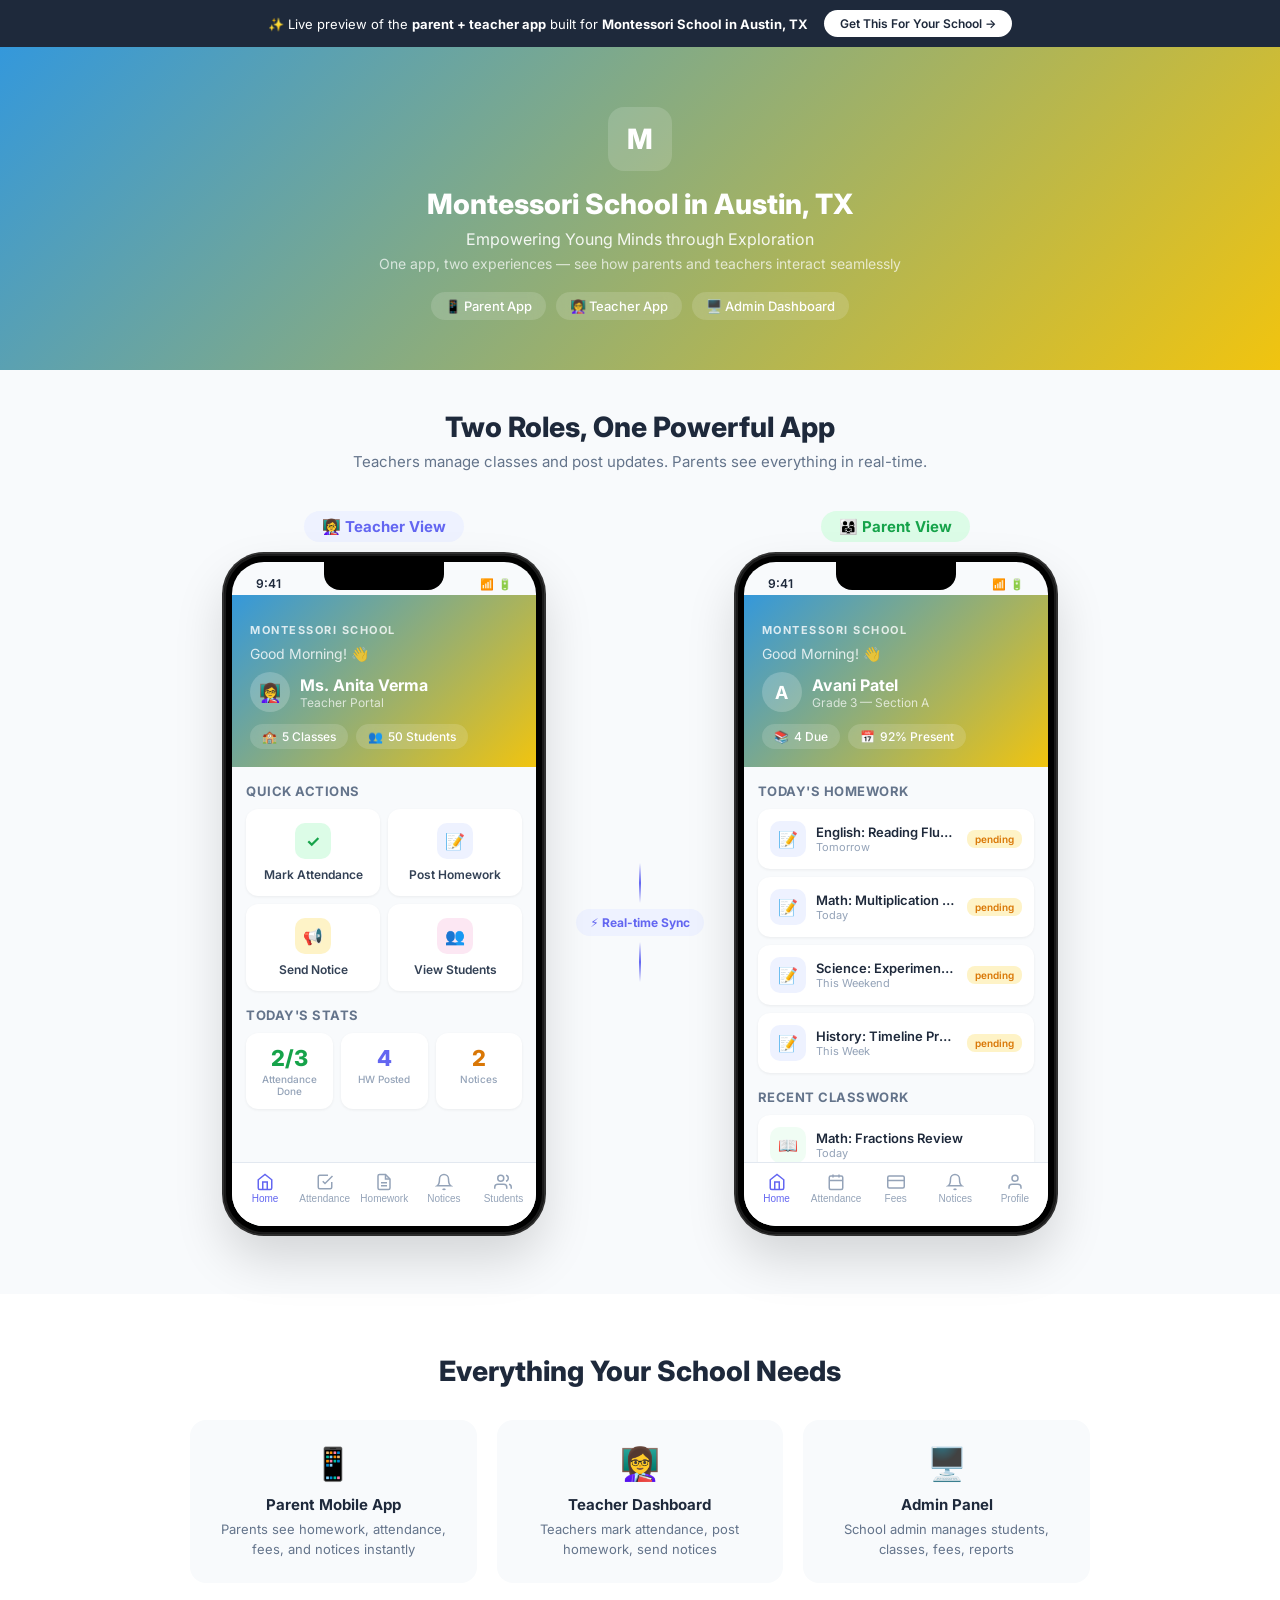
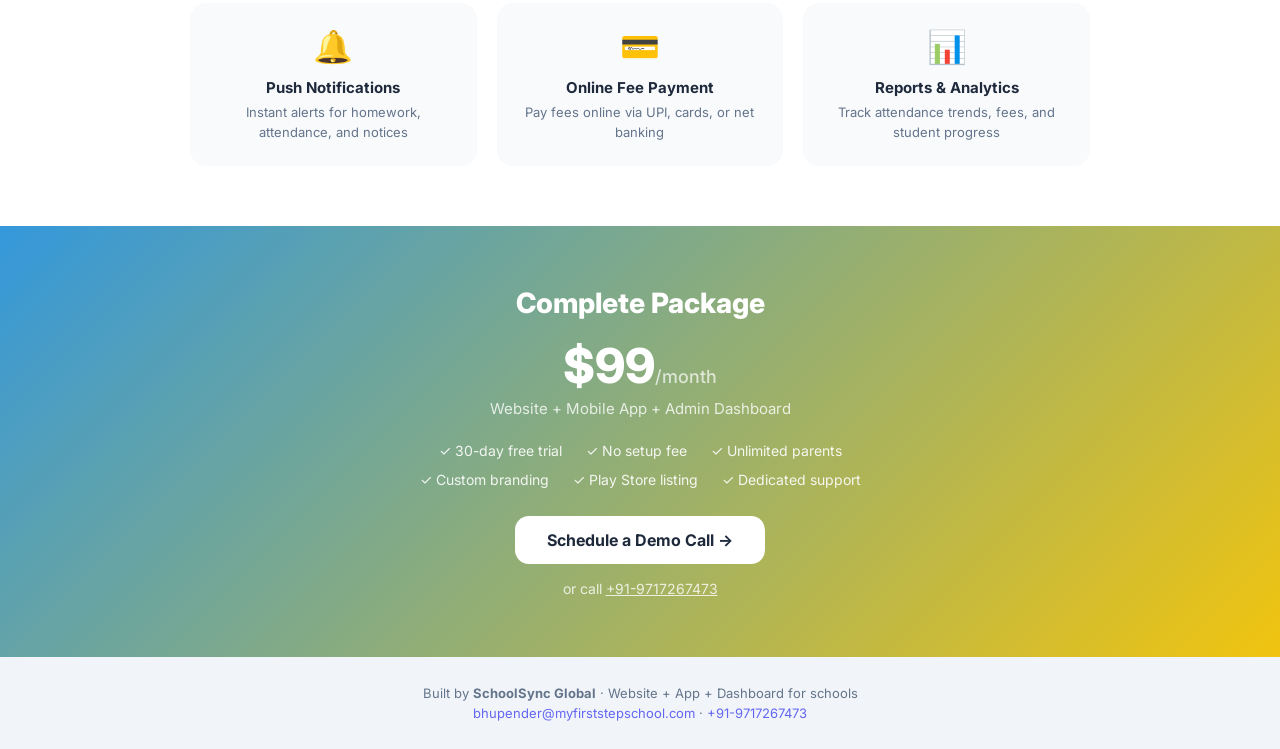
==== app/index.html @ f8c6b20b "Add app demo for Montessori School in Austin, TX" ====
<!DOCTYPE html>
<html lang="en">
<head>
  <meta charset="UTF-8">
  <meta name="viewport" content="width=device-width,initial-scale=1.0">
  <title>Montessori School in Austin, TX — App Preview</title>
  <meta name="description" content="See how the Montessori School in Austin, TX parent &amp; teacher app would look. Homework, attendance, fees, notices — all in one app.">
  <link rel="preconnect" href="https://fonts.googleapis.com">
  <link rel="preconnect" href="https://fonts.gstatic.com" crossorigin>
  <link href="https://fonts.googleapis.com/css2?family=Inter:wght@400;500;600;700;800&display=swap" rel="stylesheet">
  <link rel="stylesheet" href="/app/styles.css">
</head>
<body>
  <!-- Top banner -->
  <div class="demo-banner">
    <div class="banner-inner">
      <span>✨ Live preview of the <strong>parent + teacher app</strong> built for <strong>Montessori School in Austin, TX</strong></span>
      <a href="mailto:bhupender@myfirststepschool.com" class="banner-cta">Get This For Your School →</a>
    </div>
  </div>

  <!-- Hero section -->
  <div class="hero-section" style="background:linear-gradient(135deg,#3498db,#f1c40f)">
    <div class="hero-content">
      <div class="hero-logo" style="background:rgba(255,255,255,.15)">M</div>
      <h1>Montessori School in Austin, TX</h1>
      <p class="hero-tagline">Empowering Young Minds through Exploration</p>
      <p class="hero-desc">One app, two experiences — see how parents and teachers interact seamlessly</p>
      <div class="hero-badges">
        <span class="hero-badge">📱 Parent App</span>
        <span class="hero-badge">👩‍🏫 Teacher App</span>
        <span class="hero-badge">🖥️ Admin Dashboard</span>
      </div>
    </div>
  </div>

  <!-- Dual Phone Section -->
  <div class="phones-section">
    <div class="phones-header">
      <h2>Two Roles, One Powerful App</h2>
      <p>Teachers manage classes and post updates. Parents see everything in real-time.</p>
    </div>

    <div class="phones-container">
      <!-- TEACHER PHONE -->
      <div class="phone-wrapper">
        <div class="phone-label teacher-label">👩‍🏫 Teacher View</div>
        <div class="phone-frame" id="teacher-phone">
          <div class="phone-notch"></div>
          <div class="phone-screen">
            <div class="status-bar">
              <span class="time">9:41</span>
              <div class="status-icons"><span>📶</span><span>🔋</span></div>
            </div>

            <!-- Teacher: Dashboard -->
            <div class="app-screen active" data-screen="t-dashboard" data-phone="teacher">
              <div class="screen-hero" style="background:linear-gradient(135deg,#3498db,#f1c40f)">
                <div class="app-name-bar">Montessori School</div>
                <div class="hero-greeting">Good Morning! 👋</div>
                <div class="hero-student">
                  <div class="student-avatar">👩‍🏫</div>
                  <div>
                    <div class="student-name">Ms. Anita Verma</div>
                    <div class="student-class">Teacher Portal</div>
                  </div>
                </div>
                <div class="hero-chips">
                  <div class="glass-chip"><span>🏫</span> 5 Classes</div>
                  <div class="glass-chip"><span>👥</span> 50 Students</div>
                </div>
              </div>
              <div class="screen-body">
                <div class="section-label">Quick Actions</div>
                <div class="quick-actions">
                  <div class="action-card" data-goto="t-attendance">
                    <div class="action-icon" style="background:#DCFCE7;color:#16A34A">✓</div>
                    <span>Mark Attendance</span>
                  </div>
                  <div class="action-card" data-goto="t-homework">
                    <div class="action-icon" style="background:#EEF2FF;color:#6366F1">📝</div>
                    <span>Post Homework</span>
                  </div>
                  <div class="action-card" data-goto="t-notices">
                    <div class="action-icon" style="background:#FEF3C7;color:#D97706">📢</div>
                    <span>Send Notice</span>
                  </div>
                  <div class="action-card" data-goto="t-students">
                    <div class="action-icon" style="background:#FCE7F3;color:#DB2777">👥</div>
                    <span>View Students</span>
                  </div>
                </div>
                <div class="section-label" style="margin-top:16px">Today's Stats</div>
                <div class="stats-row">
                  <div class="stat-card"><div class="stat-num" style="color:#16A34A">2/3</div><div class="stat-lbl">Attendance Done</div></div>
                  <div class="stat-card"><div class="stat-num" style="color:#6366F1">4</div><div class="stat-lbl">HW Posted</div></div>
                  <div class="stat-card"><div class="stat-num" style="color:#D97706">2</div><div class="stat-lbl">Notices</div></div>
                </div>
              </div>
            </div>

            <!-- Teacher: Mark Attendance -->
            <div class="app-screen" data-screen="t-attendance" data-phone="teacher">
              <div class="screen-hero compact" style="background:linear-gradient(135deg,#3498db,#f1c40f)">
                <div class="app-name-bar">Montessori School</div>
                <div class="screen-title">Mark Attendance</div>
                <div class="screen-subtitle">Sunday, May 24, 2026</div>
              </div>
              <div class="screen-body">
                <div class="class-selector"><div class="class-chip active">Grade 3-A</div><div class="class-chip">Grade 3-B</div><div class="class-chip">Grade 4-A</div></div>
                <div class="attendance-toolbar">
                  <button class="att-btn present-btn">All Present</button>
                  <button class="att-btn absent-btn">All Absent</button>
                </div>
                <div id="teacher-attendance-list" class="card-list"></div>
              </div>
            </div>

            <!-- Teacher: Post Homework -->
            <div class="app-screen" data-screen="t-homework" data-phone="teacher">
              <div class="screen-hero compact" style="background:linear-gradient(135deg,#3498db,#f1c40f)">
                <div class="app-name-bar">Montessori School</div>
                <div class="screen-title">Homework</div>
                <div class="screen-subtitle">Post &amp; Manage</div>
              </div>
              <div class="screen-body">
                <div class="form-area">
                  <div class="form-group"><label class="form-label">Class</label><div class="form-select">Grade 3 — Section A</div></div>
                  <div class="form-group"><label class="form-label">Subject</label><div class="form-select">Mathematics</div></div>
                  <div class="form-group"><label class="form-label">Title</label><div class="form-input-demo">Chapter 5 — Fractions Practice</div></div>
                  <div class="form-group"><label class="form-label">Due Date</label><div class="form-input-demo">Tomorrow</div></div>
                  <button class="submit-btn" style="background:#3498db">📤 Post Homework</button>
                </div>
                <div class="section-label" style="margin-top:16px">Recently Posted</div>
                <div id="teacher-hw-list" class="card-list"></div>
              </div>
            </div>

            <!-- Teacher: Send Notice -->
            <div class="app-screen" data-screen="t-notices" data-phone="teacher">
              <div class="screen-hero compact" style="background:linear-gradient(135deg,#3498db,#f1c40f)">
                <div class="app-name-bar">Montessori School</div>
                <div class="screen-title">Notices</div>
                <div class="screen-subtitle">Post Announcements</div>
              </div>
              <div class="screen-body">
                <div class="form-area">
                  <div class="form-group"><label class="form-label">Target</label><div class="class-selector"><div class="class-chip active">All Classes</div><div class="class-chip">3-A</div><div class="class-chip">3-B</div></div></div>
                  <div class="form-group"><label class="form-label">Title</label><div class="form-input-demo">Annual Day Celebration</div></div>
                  <div class="form-group"><label class="form-label">Message</label><div class="form-textarea-demo">Our Annual Day will be held on June 15th. All parents are invited.</div></div>
                  <button class="submit-btn" style="background:#3498db">📢 Post Notice</button>
                </div>
                <div class="section-label" style="margin-top:16px">Recent</div>
                <div id="teacher-notices-list" class="card-list"></div>
              </div>
            </div>

            <!-- Teacher: Students -->
            <div class="app-screen" data-screen="t-students" data-phone="teacher">
              <div class="screen-hero compact" style="background:linear-gradient(135deg,#3498db,#f1c40f)">
                <div class="app-name-bar">Montessori School</div>
                <div class="screen-title">Students</div>
                <div class="screen-subtitle">Class Directory</div>
              </div>
              <div class="screen-body">
                <div class="class-selector"><div class="class-chip active">Grade 3-A</div><div class="class-chip">Grade 3-B</div><div class="class-chip">Grade 4-A</div></div>
                <div class="search-bar"><span>🔍</span><span class="search-text">Search students...</span></div>
                <div id="teacher-students-list" class="card-list"></div>
              </div>
            </div>

            <div class="tab-bar">
              <button class="tab active" data-tab="t-dashboard" data-phone="teacher"><svg width="20" height="20" viewBox="0 0 24 24" fill="none" stroke="currentColor" stroke-width="2"><path d="M3 9l9-7 9 7v11a2 2 0 01-2 2H5a2 2 0 01-2-2z"/><polyline points="9 22 9 12 15 12 15 22"/></svg><span>Home</span></button>
              <button class="tab" data-tab="t-attendance" data-phone="teacher"><svg width="20" height="20" viewBox="0 0 24 24" fill="none" stroke="currentColor" stroke-width="2"><path d="M9 11l3 3L22 4"/><path d="M21 12v7a2 2 0 01-2 2H5a2 2 0 01-2-2V5a2 2 0 012-2h11"/></svg><span>Attendance</span></button>
              <button class="tab" data-tab="t-homework" data-phone="teacher"><svg width="20" height="20" viewBox="0 0 24 24" fill="none" stroke="currentColor" stroke-width="2"><path d="M14 2H6a2 2 0 00-2 2v16a2 2 0 002 2h12a2 2 0 002-2V8z"/><polyline points="14 2 14 8 20 8"/><line x1="16" y1="13" x2="8" y2="13"/><line x1="16" y1="17" x2="8" y2="17"/></svg><span>Homework</span></button>
              <button class="tab" data-tab="t-notices" data-phone="teacher"><svg width="20" height="20" viewBox="0 0 24 24" fill="none" stroke="currentColor" stroke-width="2"><path d="M18 8A6 6 0 006 8c0 7-3 9-3 9h18s-3-2-3-9"/><path d="M13.73 21a2 2 0 01-3.46 0"/></svg><span>Notices</span></button>
              <button class="tab" data-tab="t-students" data-phone="teacher"><svg width="20" height="20" viewBox="0 0 24 24" fill="none" stroke="currentColor" stroke-width="2"><path d="M17 21v-2a4 4 0 00-4-4H5a4 4 0 00-4 4v2"/><circle cx="9" cy="7" r="4"/><path d="M23 21v-2a4 4 0 00-3-3.87"/><path d="M16 3.13a4 4 0 010 7.75"/></svg><span>Students</span></button>
            </div>
          </div>
        </div>
      </div>

      <!-- Sync indicator -->
      <div class="sync-arrow">
        <div class="sync-line"></div>
        <div class="sync-badge">⚡ Real-time Sync</div>
        <div class="sync-line"></div>
      </div>

      <!-- PARENT PHONE -->
      <div class="phone-wrapper">
        <div class="phone-label parent-label">👨‍👩‍👧 Parent View</div>
        <div class="phone-frame" id="parent-phone">
          <div class="phone-notch"></div>
          <div class="phone-screen">
            <div class="status-bar">
              <span class="time">9:41</span>
              <div class="status-icons"><span>📶</span><span>🔋</span></div>
            </div>

            <!-- Parent: Home -->
            <div class="app-screen active" data-screen="p-home" data-phone="parent">
              <div class="screen-hero" style="background:linear-gradient(135deg,#3498db,#f1c40f)">
                <div class="app-name-bar">Montessori School</div>
                <div class="hero-greeting">Good Morning! 👋</div>
                <div class="hero-student">
                  <div class="student-avatar">A</div>
                  <div><div class="student-name">Avani Patel</div><div class="student-class">Grade 3 — Section A</div></div>
                </div>
                <div class="hero-chips">
                  <div class="glass-chip"><span>📚</span> 4 Due</div>
                  <div class="glass-chip"><span>📅</span> 92% Present</div>
                </div>
              </div>
              <div class="screen-body">
                <div class="section-label">Today's Homework</div>
                <div id="homework-list" class="card-list"></div>
                <div class="section-label" style="margin-top:16px">Recent Classwork</div>
                <div id="classwork-list" class="card-list"></div>
              </div>
            </div>

            <!-- Parent: Attendance -->
            <div class="app-screen" data-screen="p-attendance" data-phone="parent">
              <div class="screen-hero compact" style="background:linear-gradient(135deg,#3498db,#f1c40f)">
                <div class="app-name-bar">Montessori School</div>
                <div class="screen-title">Attendance</div>
                <div class="screen-subtitle">May Summary</div>
              </div>
              <div class="screen-body">
                <div class="attendance-ring-area"><div class="ring-container"><svg class="progress-ring" viewBox="0 0 120 120"><circle class="ring-bg" cx="60" cy="60" r="52"/><circle class="ring-progress" cx="60" cy="60" r="52" stroke="#3498db" stroke-dasharray="326.7" stroke-dashoffset="26"/></svg><div class="ring-label">92%</div></div></div>
                <div class="attendance-stats">
                  <div class="att-stat present"><div class="att-num">22</div><div class="att-label">Present</div></div>
                  <div class="att-stat absent"><div class="att-num">2</div><div class="att-label">Absent</div></div>
                  <div class="att-stat other"><div class="att-num">4</div><div class="att-label">Holiday</div></div>
                </div>
                <div class="section-label">Recent Absences</div>
                <div id="absences-list" class="card-list"></div>
              </div>
            </div>

            <!-- Parent: Fees -->
            <div class="app-screen" data-screen="p-fees" data-phone="parent">
              <div class="screen-hero compact" style="background:linear-gradient(135deg,#3498db,#f1c40f)">
                <div class="app-name-bar">Montessori School</div>
                <div class="screen-title">Fees</div>
                <div class="screen-subtitle">Payment Summary</div>
              </div>
              <div class="screen-body">
                <div class="fee-summary"><div class="fee-total"><div class="fee-amount">$1,550</div><div class="fee-label">Total This Term</div></div><div class="fee-chips"><div class="fee-chip paid"><span>✓</span> <span>2</span> Paid</div><div class="fee-chip pending"><span>!</span> <span>2</span> Pending</div></div></div>
                <div class="section-label">Fee Details</div>
                <div id="fees-list" class="card-list"></div>
              </div>
            </div>

            <!-- Parent: Notices -->
            <div class="app-screen" data-screen="p-notices" data-phone="parent">
              <div class="screen-hero compact" style="background:linear-gradient(135deg,#3498db,#f1c40f)">
                <div class="app-name-bar">Montessori School</div>
                <div class="screen-title">Notices</div>
                <div class="screen-subtitle">School Announcements</div>
              </div>
              <div class="screen-body"><div id="notices-list" class="card-list"></div></div>
            </div>

            <!-- Parent: Profile -->
            <div class="app-screen" data-screen="p-profile" data-phone="parent">
              <div class="screen-hero compact" style="background:linear-gradient(135deg,#3498db,#f1c40f)">
                <div class="app-name-bar">Montessori School</div>
                <div class="screen-title">Profile</div>
                <div class="screen-subtitle">Student Information</div>
              </div>
              <div class="screen-body">
                <div class="profile-header"><div class="profile-avatar" style="background:linear-gradient(135deg,#3498db,#f1c40f)">A</div><div class="profile-name">Avani Patel</div><div class="profile-class">Grade 3 — Section A · Roll No. 12</div></div>
                <div class="profile-details">
                  <div class="profile-row"><span class="profile-icon">🏫</span><div><div class="pd-label">School</div><div class="pd-value">Montessori School in Austin, TX</div></div></div>
                  <div class="profile-row"><span class="profile-icon">👨‍👩‍👧</span><div><div class="pd-label">Parent</div><div class="pd-value">Rahul Patel</div></div></div>
                  <div class="profile-row"><span class="profile-icon">📞</span><div><div class="pd-label">Contact</div><div class="pd-value">512-123-4567</div></div></div>
                  <div class="profile-row"><span class="profile-icon">📧</span><div><div class="pd-label">Email</div><div class="pd-value">rahul.patel@example.com</div></div></div>
                  <div class="profile-row"><span class="profile-icon">🩸</span><div><div class="pd-label">Blood Group</div><div class="pd-value">O+</div></div></div>
                </div>
              </div>
            </div>

            <div class="tab-bar">
              <button class="tab active" data-tab="p-home" data-phone="parent"><svg width="20" height="20" viewBox="0 0 24 24" fill="none" stroke="currentColor" stroke-width="2"><path d="M3 9l9-7 9 7v11a2 2 0 01-2 2H5a2 2 0 01-2-2z"/><polyline points="9 22 9 12 15 12 15 22"/></svg><span>Home</span></button>
              <button class="tab" data-tab="p-attendance" data-phone="parent"><svg width="20" height="20" viewBox="0 0 24 24" fill="none" stroke="currentColor" stroke-width="2"><rect x="3" y="4" width="18" height="18" rx="2" ry="2"/><line x1="16" y1="2" x2="16" y2="6"/><line x1="8" y1="2" x2="8" y2="6"/><line x1="3" y1="10" x2="21" y2="10"/></svg><span>Attendance</span></button>
              <button class="tab" data-tab="p-fees" data-phone="parent"><svg width="20" height="20" viewBox="0 0 24 24" fill="none" stroke="currentColor" stroke-width="2"><rect x="1" y="4" width="22" height="16" rx="2" ry="2"/><line x1="1" y1="10" x2="23" y2="10"/></svg><span>Fees</span></button>
              <button class="tab" data-tab="p-notices" data-phone="parent"><svg width="20" height="20" viewBox="0 0 24 24" fill="none" stroke="currentColor" stroke-width="2"><path d="M18 8A6 6 0 006 8c0 7-3 9-3 9h18s-3-2-3-9"/><path d="M13.73 21a2 2 0 01-3.46 0"/></svg><span>Notices</span></button>
              <button class="tab" data-tab="p-profile" data-phone="parent"><svg width="20" height="20" viewBox="0 0 24 24" fill="none" stroke="currentColor" stroke-width="2"><path d="M20 21v-2a4 4 0 00-4-4H8a4 4 0 00-4 4v2"/><circle cx="12" cy="7" r="4"/></svg><span>Profile</span></button>
            </div>
          </div>
        </div>
      </div>
    </div>
  </div>

  <!-- Features -->
  <div class="features-section">
    <div class="features-inner">
      <h2>Everything Your School Needs</h2>
      <div class="features-grid">
        <div class="feat-card"><div class="feat-icon">📱</div><h3>Parent Mobile App</h3><p>Parents see homework, attendance, fees, and notices instantly</p></div>
        <div class="feat-card"><div class="feat-icon">👩‍🏫</div><h3>Teacher Dashboard</h3><p>Teachers mark attendance, post homework, send notices</p></div>
        <div class="feat-card"><div class="feat-icon">🖥️</div><h3>Admin Panel</h3><p>School admin manages students, classes, fees, reports</p></div>
        <div class="feat-card"><div class="feat-icon">🔔</div><h3>Push Notifications</h3><p>Instant alerts for homework, attendance, and notices</p></div>
        <div class="feat-card"><div class="feat-icon">💳</div><h3>Online Fee Payment</h3><p>Pay fees online via UPI, cards, or net banking</p></div>
        <div class="feat-card"><div class="feat-icon">📊</div><h3>Reports &amp; Analytics</h3><p>Track attendance trends, fees, and student progress</p></div>
      </div>
    </div>
  </div>

  <!-- Pricing -->
  <div class="pricing-section" style="background:linear-gradient(135deg,#3498db,#f1c40f)">
    <div class="pricing-inner">
      <h2>Complete Package</h2>
      <div class="pricing-price">$99<span>/month</span></div>
      <p class="pricing-sub">Website + Mobile App + Admin Dashboard</p>
      <div class="pricing-features"><span>✓ 30-day free trial</span><span>✓ No setup fee</span><span>✓ Unlimited parents</span><span>✓ Custom branding</span><span>✓ Play Store listing</span><span>✓ Dedicated support</span></div>
      <a href="mailto:bhupender@myfirststepschool.com?subject=Demo%20for%20montessori-school-in-austin-tx" class="cta-button-lg">Schedule a Demo Call →</a>
      <p class="pricing-phone">or call <a href="tel:+919717267473">+91-9717267473</a></p>
    </div>
  </div>

  <footer class="demo-footer">
    <div class="footer-inner">
      <p>Built by <strong>SchoolSync Global</strong> · Website + App + Dashboard for schools</p>
      <p><a href="mailto:bhupender@myfirststepschool.com">bhupender@myfirststepschool.com</a> · <a href="tel:+919717267473">+91-9717267473</a></p>
    </div>
  </footer>

  <script>window.__SCHOOL_CONFIG__ = {"homework":[{"subject":"English","title":"Reading Fluency Practice","due":"Tomorrow","status":"pending"},{"subject":"Math","title":"Multiplication Tables","due":"Today","status":"pending"},{"subject":"Science","title":"Experiment 3 Report","due":"This Weekend","status":"pending"},{"subject":"History","title":"Timeline Project","due":"This Week","status":"pending"}],"classwork":[{"subject":"Math","title":"Fractions Review","date":"Today"},{"subject":"English","title":"Grammar Practice","date":"Yesterday"},{"subject":"Science","title":"Cell Structure","date":"Yesterday"}],"absences":[{"date":"2024-05-10","reason":"Illness","status":"approved"},{"date":"2024-05-15","reason":"Family Emergency","status":"approved"}],"fees":[{"type":"Tuition","amount":"$1,200.00","due":"2024-06-01","status":"Pending"},{"type":"Activity Fee","amount":"$50.00","due":"2024-05-15","status":"Paid"},{"type":"Transport Fee","amount":"$100.00","due":"2024-05-20","status":"Pending"},{"type":"Books Fee","amount":"$200.00","due":"2024-06-01","status":"Paid"}],"notices":[{"title":"Important: Spring Festival Details","body":"Please note the following details for the Spring Festival: Date: May 25, Time: 2:00 PM, Location: School Grounds.","date":"2024-05-15"},{"title":"Reminder: Parent-Teacher Conferences","body":"Please mark your calendars for the Parent-Teacher Conferences on June 1.","date":"2024-05-20"},{"title":"Update: School Calendar","body":"Please note the following updates to the school calendar: Summer Break: June 15 - August 15, First Day of School: August 20.","date":"2024-05-22"},{"title":"Important: Uniform Policy","body":"Please note the following details for the uniform policy: Students are expected to wear the school uniform on all school days, including Fridays.","date":"2024-05-25"}],"teacher":{"students":[{"name":"Emily Chen","roll":10,"parent":"Jenny Chen","color":"#ff69b4","textColor":"#000000"},{"name":"Noah Brown","roll":12,"parent":"Sarah Brown","color":"#32cd32","textColor":"#ffffff"},{"name":"Olivia Davis","roll":15,"parent":"John Davis","color":"#8b9467","textColor":"#000000"},{"name":"Ava Martin","roll":18,"parent":"Emily Martin","color":"#ff00ff","textColor":"#000000"}],"recentHomework":[{"subject":"Math","title":"Chapter 5 Practice Problems","class":"Grade 3","date":"2024-05-15"},{"subject":"Science","title":"Experiment 2 Design","class":"Grade 3","date":"2024-05-12"},{"subject":"English","title":"Reading Comprehension","class":"Grade 3","date":"2024-05-10"}],"recentNotices":[{"title":"Upcoming Event: Spring Festival","target":"All Students","date":"2024-05-25"},{"title":"Parent-Teacher Conferences","target":"Parents of Grade 3 Students","date":"2024-06-01"}]}};</script>
  <script src="/app/app.js"></script>
</body>
</html>
---- app/styles.css ----
/* ==================== RESET & BASE ==================== */
*,*::before,*::after{box-sizing:border-box;margin:0;padding:0}
body{font-family:'Inter',system-ui,-apple-system,sans-serif;background:#f8fafc;color:#1e293b;-webkit-font-smoothing:antialiased}
a{color:inherit;text-decoration:none}

/* ==================== DEMO BANNER ==================== */
.demo-banner{background:#1e293b;color:#fff;padding:10px 20px;text-align:center;font-size:13px;position:sticky;top:0;z-index:100}
.banner-inner{max-width:900px;margin:0 auto;display:flex;align-items:center;justify-content:center;gap:16px;flex-wrap:wrap}
.banner-cta{background:#fff;color:#1e293b;padding:6px 16px;border-radius:20px;font-weight:600;font-size:12px;transition:transform .2s}
.banner-cta:hover{transform:scale(1.05)}

/* ==================== HERO SECTION ==================== */
.hero-section{padding:60px 20px 50px;text-align:center;color:#fff}
.hero-content{max-width:600px;margin:0 auto}
.hero-logo{width:64px;height:64px;border-radius:16px;display:inline-flex;align-items:center;justify-content:center;font-size:28px;font-weight:800;color:#fff;margin-bottom:16px}
.hero-section h1{font-size:28px;font-weight:800;margin-bottom:8px}
.hero-tagline{font-size:16px;opacity:.9;margin-bottom:6px}
.hero-desc{font-size:14px;opacity:.7;margin-bottom:20px}
.hero-badges{display:flex;gap:10px;justify-content:center;flex-wrap:wrap}
.hero-badge{background:rgba(255,255,255,.15);backdrop-filter:blur(8px);padding:6px 14px;border-radius:20px;font-size:13px;font-weight:500}

/* ==================== PHONES SECTION ==================== */
.phones-section{padding:40px 20px 60px;max-width:1100px;margin:0 auto}
.phones-header{text-align:center;margin-bottom:40px}
.phones-header h2{font-size:28px;font-weight:800;margin-bottom:8px}
.phones-header p{color:#64748b;font-size:15px}

.phones-container{display:flex;align-items:flex-start;justify-content:center;gap:24px;flex-wrap:wrap}
.phone-wrapper{display:flex;flex-direction:column;align-items:center;gap:12px}

/* Phone Labels */
.phone-label{font-size:15px;font-weight:700;padding:6px 18px;border-radius:20px;display:inline-flex;align-items:center;gap:6px}
.teacher-label{background:#EEF2FF;color:#6366F1}
.parent-label{background:#DCFCE7;color:#16A34A}

/* ==================== PHONE FRAME ==================== */
.phone-frame{width:320px;height:680px;background:#000;border-radius:40px;padding:8px;box-shadow:0 25px 50px rgba(0,0,0,.15),0 0 0 2px #333,inset 0 0 0 2px #1a1a1a;position:relative;overflow:hidden}
.phone-notch{position:absolute;top:8px;left:50%;transform:translateX(-50%);width:120px;height:28px;background:#000;border-radius:0 0 16px 16px;z-index:10}
.phone-screen{background:#f8fafc;border-radius:32px;height:100%;overflow:hidden;display:flex;flex-direction:column;position:relative}

/* Status Bar */
.status-bar{display:flex;justify-content:space-between;align-items:center;padding:14px 24px 4px;font-size:12px;font-weight:600;position:relative;z-index:5}
.status-icons{display:flex;gap:4px;font-size:11px}

/* ==================== APP SCREENS ==================== */
.app-screen{display:none;flex-direction:column;flex:1;overflow:hidden}
.app-screen.active{display:flex}

/* Screen Hero */
.screen-hero{color:#fff;padding:28px 18px 18px;position:relative}
.screen-hero.compact{padding:28px 18px 14px}
.app-name-bar{font-size:11px;font-weight:700;text-transform:uppercase;letter-spacing:1.5px;opacity:.8;margin-bottom:8px}
.screen-title{font-size:20px;font-weight:800}
.screen-subtitle{font-size:13px;opacity:.7;margin-top:2px}

.hero-greeting{font-size:14px;opacity:.8;margin-bottom:10px}
.hero-student{display:flex;align-items:center;gap:10px;margin-bottom:12px}
.student-avatar{width:40px;height:40px;border-radius:50%;background:rgba(255,255,255,.2);display:flex;align-items:center;justify-content:center;font-size:18px;font-weight:700}
.student-name{font-size:16px;font-weight:700}
.student-class{font-size:12px;opacity:.7}
.hero-chips{display:flex;gap:8px}
.glass-chip{background:rgba(255,255,255,.15);backdrop-filter:blur(8px);padding:5px 12px;border-radius:14px;font-size:12px;font-weight:500;display:flex;align-items:center;gap:5px}

/* Screen Body */
.screen-body{flex:1;overflow-y:auto;padding:16px 14px;-webkit-overflow-scrolling:touch}
.section-label{font-size:13px;font-weight:700;color:#64748b;text-transform:uppercase;letter-spacing:.5px;margin-bottom:10px}

/* ==================== TAB BAR ==================== */
.tab-bar{display:flex;background:#fff;border-top:1px solid #e2e8f0;padding:6px 4px 18px;gap:2px}
.tab{flex:1;display:flex;flex-direction:column;align-items:center;gap:2px;background:none;border:none;color:#94a3b8;font-size:10px;font-weight:500;padding:4px 0;cursor:pointer;transition:color .2s}
.tab.active{color:#6366F1}
.tab svg{width:18px;height:18px}

/* ==================== CARD LIST ==================== */
.card-list{display:flex;flex-direction:column;gap:8px}
.card-item{background:#fff;border-radius:12px;padding:12px;box-shadow:0 1px 3px rgba(0,0,0,.06);display:flex;align-items:center;gap:10px;transition:transform .15s}
.card-item:active{transform:scale(.98)}
.card-icon{width:36px;height:36px;border-radius:10px;display:flex;align-items:center;justify-content:center;font-size:16px;flex-shrink:0}
.card-content{flex:1;min-width:0}
.card-title{font-size:13px;font-weight:600;white-space:nowrap;overflow:hidden;text-overflow:ellipsis}
.card-sub{font-size:11px;color:#94a3b8}
.card-badge{font-size:10px;font-weight:600;padding:3px 8px;border-radius:8px;flex-shrink:0}

/* ==================== TEACHER: QUICK ACTIONS ==================== */
.quick-actions{display:grid;grid-template-columns:1fr 1fr;gap:8px}
.action-card{background:#fff;border-radius:12px;padding:14px 10px;display:flex;flex-direction:column;align-items:center;gap:8px;box-shadow:0 1px 3px rgba(0,0,0,.06);cursor:pointer;transition:transform .15s,box-shadow .15s}
.action-card:active{transform:scale(.96)}
.action-icon{width:36px;height:36px;border-radius:10px;display:flex;align-items:center;justify-content:center;font-size:16px;font-weight:700}
.action-card span{font-size:12px;font-weight:600;color:#334155}

/* ==================== TEACHER: STATS ROW ==================== */
.stats-row{display:grid;grid-template-columns:1fr 1fr 1fr;gap:8px}
.stat-card{background:#fff;border-radius:12px;padding:12px 8px;text-align:center;box-shadow:0 1px 3px rgba(0,0,0,.06)}
.stat-num{font-size:22px;font-weight:800}
.stat-lbl{font-size:10px;color:#94a3b8;font-weight:500;margin-top:2px}

/* ==================== TEACHER: CLASS SELECTOR ==================== */
.class-selector{display:flex;gap:6px;flex-wrap:wrap;margin-bottom:12px}
.class-chip{padding:6px 14px;border-radius:16px;font-size:12px;font-weight:600;background:#f1f5f9;color:#64748b;cursor:pointer;transition:all .2s}
.class-chip.active{background:#6366F1;color:#fff}

/* ==================== TEACHER: ATTENDANCE TOOLBAR ==================== */
.attendance-toolbar{display:flex;gap:8px;margin-bottom:12px}
.att-btn{flex:1;padding:8px;border:none;border-radius:10px;font-size:12px;font-weight:600;cursor:pointer;transition:opacity .2s}
.present-btn{background:#DCFCE7;color:#16A34A}
.absent-btn{background:#FEE2E2;color:#DC2626}

/* ==================== TEACHER: ATTENDANCE STUDENT ROW ==================== */
.attendance-row{display:flex;align-items:center;gap:10px;background:#fff;border-radius:12px;padding:10px 12px;margin-bottom:6px;box-shadow:0 1px 3px rgba(0,0,0,.06)}
.att-student-info{flex:1;min-width:0}
.att-student-name{font-size:13px;font-weight:600}
.att-student-roll{font-size:11px;color:#94a3b8}
.att-toggle{display:flex;gap:4px}
.att-toggle-btn{width:28px;height:28px;border:2px solid #e2e8f0;border-radius:8px;display:flex;align-items:center;justify-content:center;font-size:11px;font-weight:700;background:#fff;cursor:pointer;transition:all .2s}
.att-toggle-btn.sel-present{background:#DCFCE7;border-color:#16A34A;color:#16A34A}
.att-toggle-btn.sel-absent{background:#FEE2E2;border-color:#DC2626;color:#DC2626}
.att-toggle-btn.sel-late{background:#FEF3C7;border-color:#D97706;color:#D97706}

/* ==================== TEACHER: FORM ELEMENTS ==================== */
.form-area{display:flex;flex-direction:column;gap:12px}
.form-group{display:flex;flex-direction:column;gap:4px}
.form-label{font-size:11px;font-weight:600;color:#64748b;text-transform:uppercase;letter-spacing:.5px}
.form-select,.form-input-demo{background:#fff;border:1.5px solid #e2e8f0;border-radius:10px;padding:10px 12px;font-size:13px;color:#334155}
.form-textarea-demo{background:#fff;border:1.5px solid #e2e8f0;border-radius:10px;padding:10px 12px;font-size:12px;color:#334155;min-height:60px;line-height:1.5}
.submit-btn{border:none;color:#fff;padding:12px;border-radius:12px;font-size:14px;font-weight:700;cursor:pointer;transition:opacity .2s}
.submit-btn:active{opacity:.8}

/* Tab Pills */
.tab-pills{display:flex;gap:4px;background:#f1f5f9;border-radius:10px;padding:3px;margin-bottom:12px}
.pill{flex:1;text-align:center;padding:7px;border-radius:8px;font-size:12px;font-weight:600;color:#64748b;cursor:pointer;transition:all .2s}
.pill.active{background:#fff;color:#334155;box-shadow:0 1px 3px rgba(0,0,0,.1)}

/* ==================== TEACHER: SEARCH BAR ==================== */
.search-bar{display:flex;align-items:center;gap:8px;background:#fff;border:1.5px solid #e2e8f0;border-radius:12px;padding:10px 14px;margin-bottom:12px}
.search-text{font-size:13px;color:#94a3b8}

/* ==================== SYNC ARROW ==================== */
.sync-arrow{display:flex;flex-direction:column;align-items:center;gap:6px;padding:0 8px;align-self:center;margin-top:100px}
.sync-line{width:2px;height:40px;background:linear-gradient(180deg,transparent,#6366F1,transparent)}
.sync-badge{background:#EEF2FF;color:#6366F1;padding:6px 14px;border-radius:16px;font-size:12px;font-weight:700;white-space:nowrap;animation:syncPulse 2s ease-in-out infinite}
@keyframes syncPulse{0%,100%{opacity:.7;transform:scale(.97)}50%{opacity:1;transform:scale(1)}}

/* ==================== PARENT: ATTENDANCE RING ==================== */
.attendance-ring-area{display:flex;justify-content:center;margin:16px 0}
.ring-container{position:relative;width:120px;height:120px}
.progress-ring{width:100%;height:100%;transform:rotate(-90deg)}
.ring-bg{fill:none;stroke:#e2e8f0;stroke-width:8}
.ring-progress{fill:none;stroke-width:8;stroke-linecap:round;transition:stroke-dashoffset .8s ease}
.ring-label{position:absolute;top:50%;left:50%;transform:translate(-50%,-50%);font-size:24px;font-weight:800}
.attendance-stats{display:flex;justify-content:center;gap:24px;margin:16px 0}
.att-stat{text-align:center}
.att-num{font-size:20px;font-weight:800}
.att-label{font-size:11px;color:#94a3b8;font-weight:500}
.att-stat.present .att-num{color:#16A34A}
.att-stat.absent .att-num{color:#DC2626}
.att-stat.other .att-num{color:#6366F1}

/* ==================== PARENT: FEE SUMMARY ==================== */
.fee-summary{background:#fff;border-radius:16px;padding:20px;margin-bottom:16px;box-shadow:0 2px 8px rgba(0,0,0,.06);text-align:center}
.fee-amount{font-size:28px;font-weight:800;color:#1e293b}
.fee-label{font-size:12px;color:#94a3b8;margin-top:4px}
.fee-chips{display:flex;justify-content:center;gap:12px;margin-top:12px}
.fee-chip{display:flex;align-items:center;gap:6px;padding:6px 12px;border-radius:12px;font-size:12px;font-weight:600}
.fee-chip.paid{background:#DCFCE7;color:#16A34A}
.fee-chip.pending{background:#FEE2E2;color:#DC2626}

/* ==================== PARENT: PROFILE ==================== */
.profile-header{text-align:center;padding:16px 0 20px}
.profile-avatar{width:64px;height:64px;border-radius:50%;display:inline-flex;align-items:center;justify-content:center;font-size:24px;font-weight:800;color:#fff;margin-bottom:10px}
.profile-name{font-size:18px;font-weight:700}
.profile-class{font-size:13px;color:#64748b;margin-top:2px}
.profile-details{display:flex;flex-direction:column;gap:1px;background:#e2e8f0;border-radius:14px;overflow:hidden}
.profile-row{display:flex;align-items:center;gap:12px;padding:14px;background:#fff}
.profile-icon{font-size:18px;flex-shrink:0}
.pd-label{font-size:11px;color:#94a3b8;font-weight:500}
.pd-value{font-size:13px;font-weight:600}

/* ==================== FEATURES SECTION ==================== */
.features-section{padding:60px 20px;background:#fff}
.features-inner{max-width:900px;margin:0 auto;text-align:center}
.features-inner h2{font-size:28px;font-weight:800;margin-bottom:32px}
.features-grid{display:grid;grid-template-columns:repeat(3,1fr);gap:20px}
.feat-card{background:#f8fafc;border-radius:16px;padding:24px 20px;text-align:center;transition:transform .2s,box-shadow .2s}
.feat-card:hover{transform:translateY(-4px);box-shadow:0 8px 24px rgba(0,0,0,.08)}
.feat-icon{font-size:32px;margin-bottom:12px}
.feat-card h3{font-size:15px;font-weight:700;margin-bottom:6px}
.feat-card p{font-size:13px;color:#64748b;line-height:1.5}

/* ==================== PRICING SECTION ==================== */
.pricing-section{padding:60px 20px;color:#fff;text-align:center}
.pricing-inner{max-width:500px;margin:0 auto}
.pricing-inner h2{font-size:28px;font-weight:800;margin-bottom:16px}
.pricing-price{font-size:48px;font-weight:800;margin-bottom:4px}
.pricing-price span{font-size:18px;opacity:.7;font-weight:500}
.pricing-sub{font-size:15px;opacity:.8;margin-bottom:24px}
.pricing-features{display:flex;flex-wrap:wrap;justify-content:center;gap:12px 24px;margin-bottom:28px;font-size:14px;opacity:.9}
.cta-button-lg{display:inline-block;background:#fff;color:#1e293b;padding:14px 32px;border-radius:14px;font-size:16px;font-weight:700;transition:transform .2s}
.cta-button-lg:hover{transform:scale(1.05)}
.pricing-phone{margin-top:16px;font-size:14px;opacity:.8}
.pricing-phone a{text-decoration:underline}

/* ==================== FOOTER ==================== */
.demo-footer{padding:24px 20px;text-align:center;background:#f1f5f9}
.footer-inner p{font-size:13px;color:#64748b;margin:4px 0}
.footer-inner a{color:#6366F1}

/* ==================== RESPONSIVE ==================== */
@media(max-width:840px){
  .phones-container{flex-direction:column;align-items:center}
  .sync-arrow{flex-direction:row;margin-top:0;padding:8px 0}
  .sync-line{width:40px;height:2px}
  .features-grid{grid-template-columns:1fr 1fr}
}
@media(max-width:500px){
  .phone-frame{width:290px;height:620px}
  .hero-section h1{font-size:22px}
  .features-grid{grid-template-columns:1fr}
  .pricing-price{font-size:36px}
}
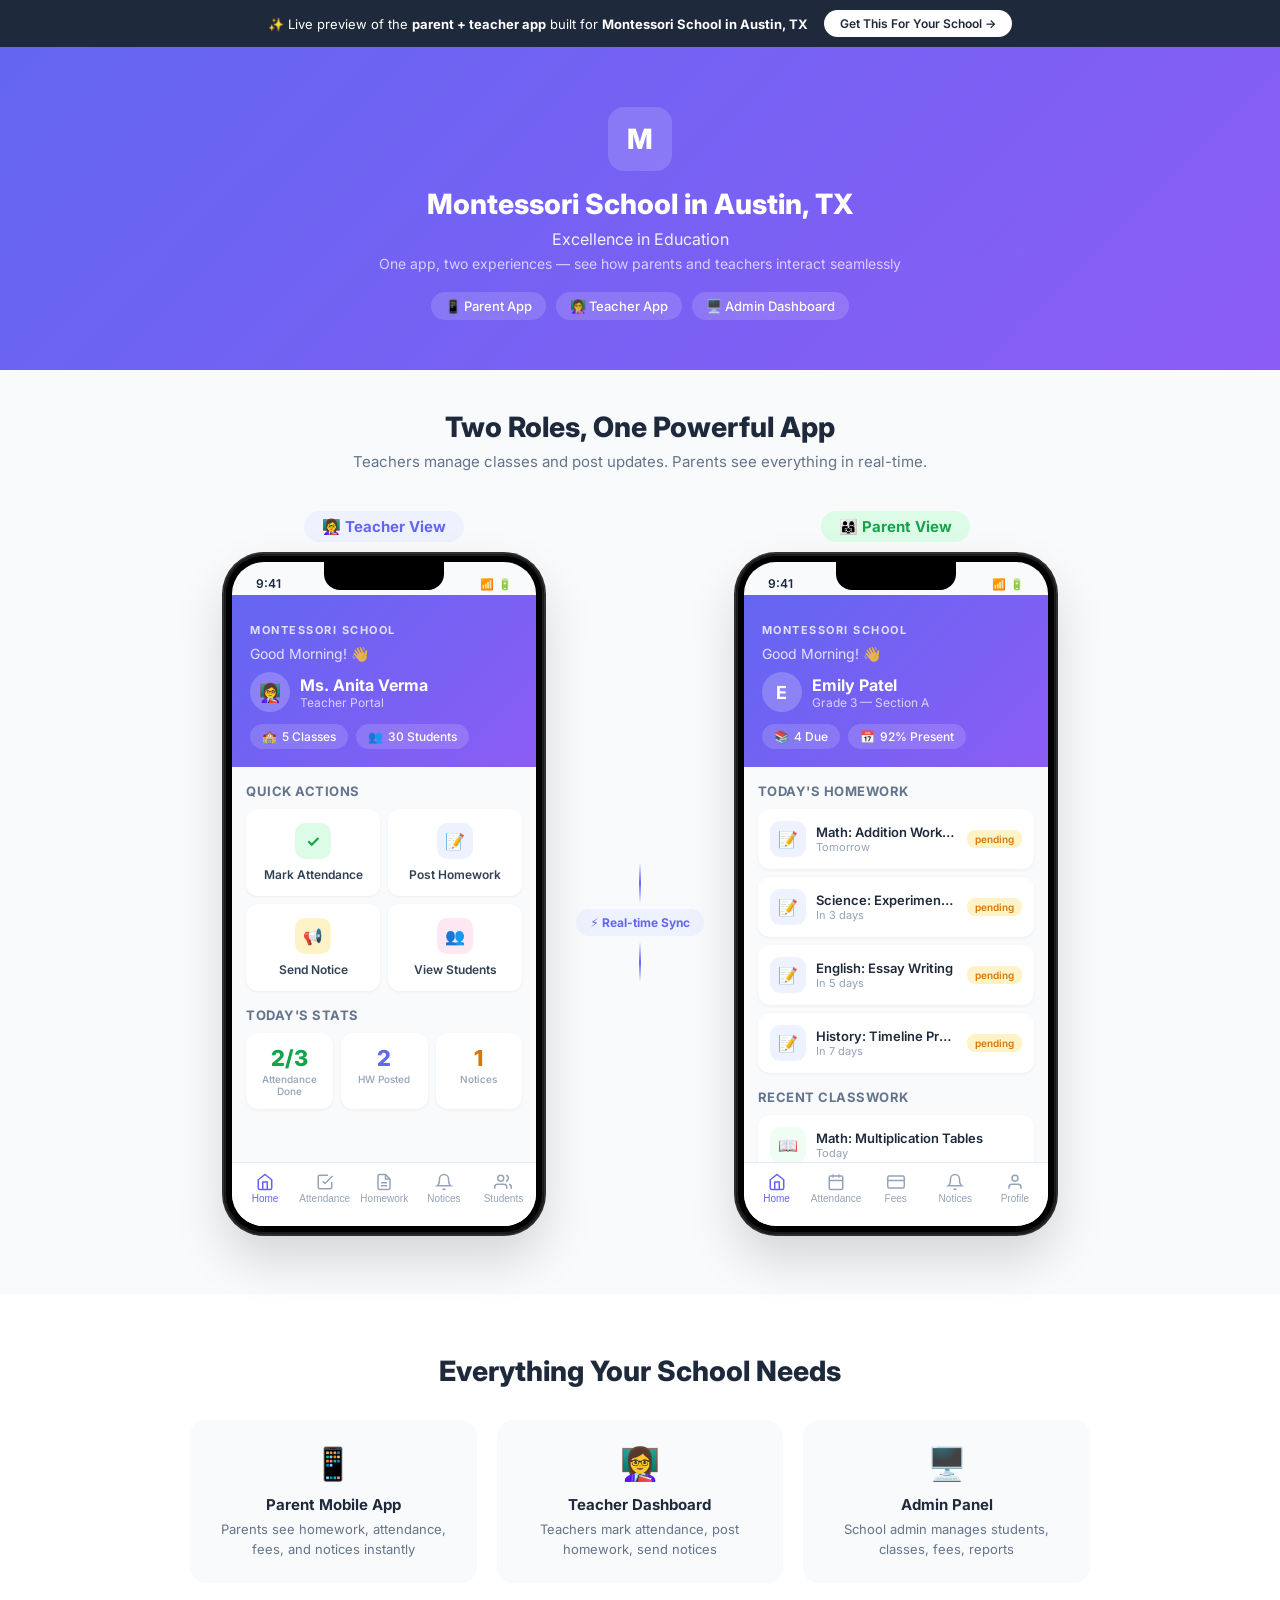
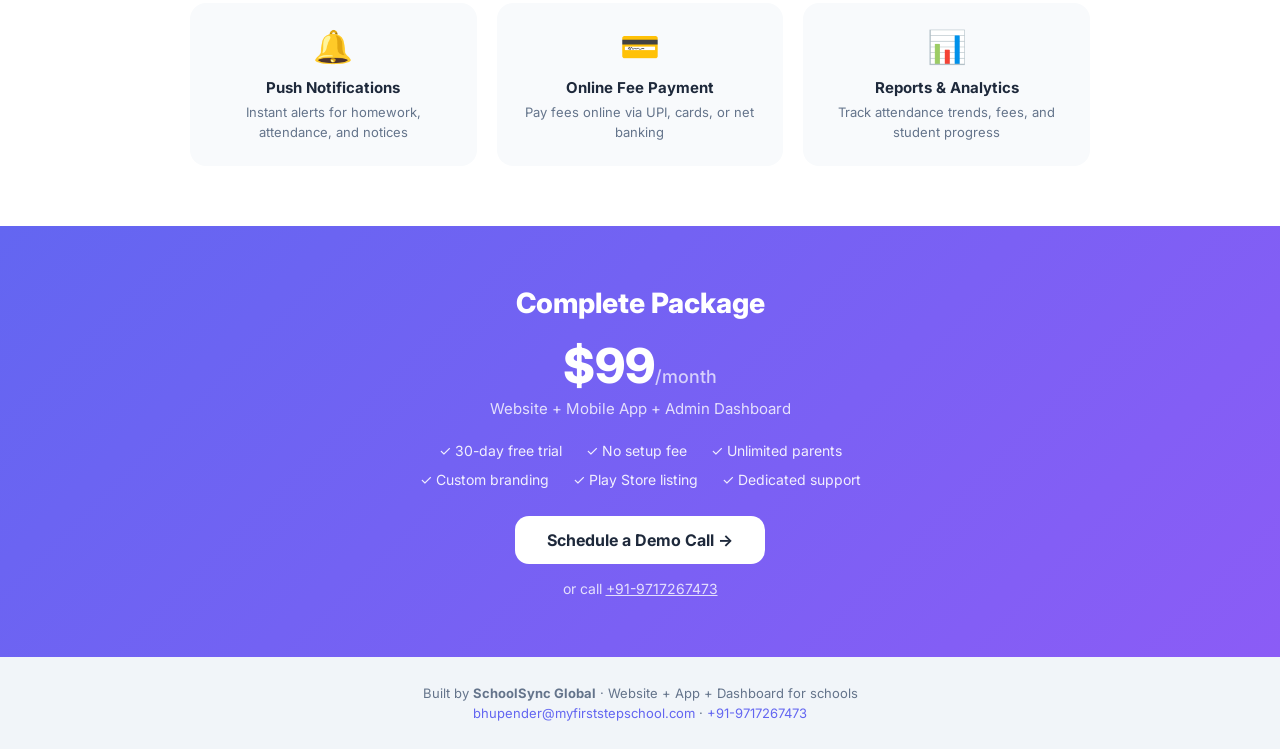
==== commit cc435c7b: "Add app demo for Montessori School in Austin, TX" ====
--- a/app/index.html
+++ b/app/index.html
@@ -20,11 +20,11 @@
   </div>
 
   <!-- Hero section -->
-  <div class="hero-section" style="background:linear-gradient(135deg,#3498db,#f1c40f)">
+  <div class="hero-section" style="background:linear-gradient(135deg,#6366F1,#8B5CF6)">
     <div class="hero-content">
       <div class="hero-logo" style="background:rgba(255,255,255,.15)">M</div>
       <h1>Montessori School in Austin, TX</h1>
-      <p class="hero-tagline">Empowering Young Minds through Exploration</p>
+      <p class="hero-tagline">Excellence in Education</p>
       <p class="hero-desc">One app, two experiences — see how parents and teachers interact seamlessly</p>
       <div class="hero-badges">
         <span class="hero-badge">📱 Parent App</span>
@@ -55,7 +55,7 @@
 
             <!-- Teacher: Dashboard -->
             <div class="app-screen active" data-screen="t-dashboard" data-phone="teacher">
-              <div class="screen-hero" style="background:linear-gradient(135deg,#3498db,#f1c40f)">
+              <div class="screen-hero" style="background:linear-gradient(135deg,#6366F1,#8B5CF6)">
                 <div class="app-name-bar">Montessori School</div>
                 <div class="hero-greeting">Good Morning! 👋</div>
                 <div class="hero-student">
@@ -67,7 +67,7 @@
                 </div>
                 <div class="hero-chips">
                   <div class="glass-chip"><span>🏫</span> 5 Classes</div>
-                  <div class="glass-chip"><span>👥</span> 50 Students</div>
+                  <div class="glass-chip"><span>👥</span> 30 Students</div>
                 </div>
               </div>
               <div class="screen-body">
@@ -93,18 +93,18 @@
                 <div class="section-label" style="margin-top:16px">Today's Stats</div>
                 <div class="stats-row">
                   <div class="stat-card"><div class="stat-num" style="color:#16A34A">2/3</div><div class="stat-lbl">Attendance Done</div></div>
-                  <div class="stat-card"><div class="stat-num" style="color:#6366F1">4</div><div class="stat-lbl">HW Posted</div></div>
-                  <div class="stat-card"><div class="stat-num" style="color:#D97706">2</div><div class="stat-lbl">Notices</div></div>
+                  <div class="stat-card"><div class="stat-num" style="color:#6366F1">2</div><div class="stat-lbl">HW Posted</div></div>
+                  <div class="stat-card"><div class="stat-num" style="color:#D97706">1</div><div class="stat-lbl">Notices</div></div>
                 </div>
               </div>
             </div>
 
             <!-- Teacher: Mark Attendance -->
             <div class="app-screen" data-screen="t-attendance" data-phone="teacher">
-              <div class="screen-hero compact" style="background:linear-gradient(135deg,#3498db,#f1c40f)">
+              <div class="screen-hero compact" style="background:linear-gradient(135deg,#6366F1,#8B5CF6)">
                 <div class="app-name-bar">Montessori School</div>
                 <div class="screen-title">Mark Attendance</div>
-                <div class="screen-subtitle">Sunday, May 24, 2026</div>
+                <div class="screen-subtitle">Monday, May 25, 2026</div>
               </div>
               <div class="screen-body">
                 <div class="class-selector"><div class="class-chip active">Grade 3-A</div><div class="class-chip">Grade 3-B</div><div class="class-chip">Grade 4-A</div></div>
@@ -118,7 +118,7 @@
 
             <!-- Teacher: Post Homework -->
             <div class="app-screen" data-screen="t-homework" data-phone="teacher">
-              <div class="screen-hero compact" style="background:linear-gradient(135deg,#3498db,#f1c40f)">
+              <div class="screen-hero compact" style="background:linear-gradient(135deg,#6366F1,#8B5CF6)">
                 <div class="app-name-bar">Montessori School</div>
                 <div class="screen-title">Homework</div>
                 <div class="screen-subtitle">Post &amp; Manage</div>
@@ -129,7 +129,7 @@
                   <div class="form-group"><label class="form-label">Subject</label><div class="form-select">Mathematics</div></div>
                   <div class="form-group"><label class="form-label">Title</label><div class="form-input-demo">Chapter 5 — Fractions Practice</div></div>
                   <div class="form-group"><label class="form-label">Due Date</label><div class="form-input-demo">Tomorrow</div></div>
-                  <button class="submit-btn" style="background:#3498db">📤 Post Homework</button>
+                  <button class="submit-btn" style="background:#6366F1">📤 Post Homework</button>
                 </div>
                 <div class="section-label" style="margin-top:16px">Recently Posted</div>
                 <div id="teacher-hw-list" class="card-list"></div>
@@ -138,7 +138,7 @@
 
             <!-- Teacher: Send Notice -->
             <div class="app-screen" data-screen="t-notices" data-phone="teacher">
-              <div class="screen-hero compact" style="background:linear-gradient(135deg,#3498db,#f1c40f)">
+              <div class="screen-hero compact" style="background:linear-gradient(135deg,#6366F1,#8B5CF6)">
                 <div class="app-name-bar">Montessori School</div>
                 <div class="screen-title">Notices</div>
                 <div class="screen-subtitle">Post Announcements</div>
@@ -148,7 +148,7 @@
                   <div class="form-group"><label class="form-label">Target</label><div class="class-selector"><div class="class-chip active">All Classes</div><div class="class-chip">3-A</div><div class="class-chip">3-B</div></div></div>
                   <div class="form-group"><label class="form-label">Title</label><div class="form-input-demo">Annual Day Celebration</div></div>
                   <div class="form-group"><label class="form-label">Message</label><div class="form-textarea-demo">Our Annual Day will be held on June 15th. All parents are invited.</div></div>
-                  <button class="submit-btn" style="background:#3498db">📢 Post Notice</button>
+                  <button class="submit-btn" style="background:#6366F1">📢 Post Notice</button>
                 </div>
                 <div class="section-label" style="margin-top:16px">Recent</div>
                 <div id="teacher-notices-list" class="card-list"></div>
@@ -157,7 +157,7 @@
 
             <!-- Teacher: Students -->
             <div class="app-screen" data-screen="t-students" data-phone="teacher">
-              <div class="screen-hero compact" style="background:linear-gradient(135deg,#3498db,#f1c40f)">
+              <div class="screen-hero compact" style="background:linear-gradient(135deg,#6366F1,#8B5CF6)">
                 <div class="app-name-bar">Montessori School</div>
                 <div class="screen-title">Students</div>
                 <div class="screen-subtitle">Class Directory</div>
@@ -200,12 +200,12 @@
 
             <!-- Parent: Home -->
             <div class="app-screen active" data-screen="p-home" data-phone="parent">
-              <div class="screen-hero" style="background:linear-gradient(135deg,#3498db,#f1c40f)">
+              <div class="screen-hero" style="background:linear-gradient(135deg,#6366F1,#8B5CF6)">
                 <div class="app-name-bar">Montessori School</div>
                 <div class="hero-greeting">Good Morning! 👋</div>
                 <div class="hero-student">
-                  <div class="student-avatar">A</div>
-                  <div><div class="student-name">Avani Patel</div><div class="student-class">Grade 3 — Section A</div></div>
+                  <div class="student-avatar">E</div>
+                  <div><div class="student-name">Emily Patel</div><div class="student-class">Grade 3 — Section A</div></div>
                 </div>
                 <div class="hero-chips">
                   <div class="glass-chip"><span>📚</span> 4 Due</div>
@@ -222,13 +222,13 @@
 
             <!-- Parent: Attendance -->
             <div class="app-screen" data-screen="p-attendance" data-phone="parent">
-              <div class="screen-hero compact" style="background:linear-gradient(135deg,#3498db,#f1c40f)">
+              <div class="screen-hero compact" style="background:linear-gradient(135deg,#6366F1,#8B5CF6)">
                 <div class="app-name-bar">Montessori School</div>
                 <div class="screen-title">Attendance</div>
                 <div class="screen-subtitle">May Summary</div>
               </div>
               <div class="screen-body">
-                <div class="attendance-ring-area"><div class="ring-container"><svg class="progress-ring" viewBox="0 0 120 120"><circle class="ring-bg" cx="60" cy="60" r="52"/><circle class="ring-progress" cx="60" cy="60" r="52" stroke="#3498db" stroke-dasharray="326.7" stroke-dashoffset="26"/></svg><div class="ring-label">92%</div></div></div>
+                <div class="attendance-ring-area"><div class="ring-container"><svg class="progress-ring" viewBox="0 0 120 120"><circle class="ring-bg" cx="60" cy="60" r="52"/><circle class="ring-progress" cx="60" cy="60" r="52" stroke="#6366F1" stroke-dasharray="326.7" stroke-dashoffset="26"/></svg><div class="ring-label">92%</div></div></div>
                 <div class="attendance-stats">
                   <div class="att-stat present"><div class="att-num">22</div><div class="att-label">Present</div></div>
                   <div class="att-stat absent"><div class="att-num">2</div><div class="att-label">Absent</div></div>
@@ -241,13 +241,13 @@
 
             <!-- Parent: Fees -->
             <div class="app-screen" data-screen="p-fees" data-phone="parent">
-              <div class="screen-hero compact" style="background:linear-gradient(135deg,#3498db,#f1c40f)">
+              <div class="screen-hero compact" style="background:linear-gradient(135deg,#6366F1,#8B5CF6)">
                 <div class="app-name-bar">Montessori School</div>
                 <div class="screen-title">Fees</div>
                 <div class="screen-subtitle">Payment Summary</div>
               </div>
               <div class="screen-body">
-                <div class="fee-summary"><div class="fee-total"><div class="fee-amount">$1,550</div><div class="fee-label">Total This Term</div></div><div class="fee-chips"><div class="fee-chip paid"><span>✓</span> <span>2</span> Paid</div><div class="fee-chip pending"><span>!</span> <span>2</span> Pending</div></div></div>
+                <div class="fee-summary"><div class="fee-total"><div class="fee-amount">$950</div><div class="fee-label">Total This Term</div></div><div class="fee-chips"><div class="fee-chip paid"><span>✓</span> <span>2</span> Paid</div><div class="fee-chip pending"><span>!</span> <span>2</span> Pending</div></div></div>
                 <div class="section-label">Fee Details</div>
                 <div id="fees-list" class="card-list"></div>
               </div>
@@ -255,7 +255,7 @@
 
             <!-- Parent: Notices -->
             <div class="app-screen" data-screen="p-notices" data-phone="parent">
-              <div class="screen-hero compact" style="background:linear-gradient(135deg,#3498db,#f1c40f)">
+              <div class="screen-hero compact" style="background:linear-gradient(135deg,#6366F1,#8B5CF6)">
                 <div class="app-name-bar">Montessori School</div>
                 <div class="screen-title">Notices</div>
                 <div class="screen-subtitle">School Announcements</div>
@@ -265,18 +265,18 @@
 
             <!-- Parent: Profile -->
             <div class="app-screen" data-screen="p-profile" data-phone="parent">
-              <div class="screen-hero compact" style="background:linear-gradient(135deg,#3498db,#f1c40f)">
+              <div class="screen-hero compact" style="background:linear-gradient(135deg,#6366F1,#8B5CF6)">
                 <div class="app-name-bar">Montessori School</div>
                 <div class="screen-title">Profile</div>
                 <div class="screen-subtitle">Student Information</div>
               </div>
               <div class="screen-body">
-                <div class="profile-header"><div class="profile-avatar" style="background:linear-gradient(135deg,#3498db,#f1c40f)">A</div><div class="profile-name">Avani Patel</div><div class="profile-class">Grade 3 — Section A · Roll No. 12</div></div>
+                <div class="profile-header"><div class="profile-avatar" style="background:linear-gradient(135deg,#6366F1,#8B5CF6)">E</div><div class="profile-name">Emily Patel</div><div class="profile-class">Grade 3 — Section A · Roll No. 12</div></div>
                 <div class="profile-details">
                   <div class="profile-row"><span class="profile-icon">🏫</span><div><div class="pd-label">School</div><div class="pd-value">Montessori School in Austin, TX</div></div></div>
-                  <div class="profile-row"><span class="profile-icon">👨‍👩‍👧</span><div><div class="pd-label">Parent</div><div class="pd-value">Rahul Patel</div></div></div>
-                  <div class="profile-row"><span class="profile-icon">📞</span><div><div class="pd-label">Contact</div><div class="pd-value">512-123-4567</div></div></div>
-                  <div class="profile-row"><span class="profile-icon">📧</span><div><div class="pd-label">Email</div><div class="pd-value">rahul.patel@example.com</div></div></div>
+                  <div class="profile-row"><span class="profile-icon">👨‍👩‍👧</span><div><div class="pd-label">Parent</div><div class="pd-value">Rahul and Aisha Patel</div></div></div>
+                  <div class="profile-row"><span class="profile-icon">📞</span><div><div class="pd-label">Contact</div><div class="pd-value">+1 512-123-4567</div></div></div>
+                  <div class="profile-row"><span class="profile-icon">📧</span><div><div class="pd-label">Email</div><div class="pd-value">patelaisha@gmail.com</div></div></div>
                   <div class="profile-row"><span class="profile-icon">🩸</span><div><div class="pd-label">Blood Group</div><div class="pd-value">O+</div></div></div>
                 </div>
               </div>
@@ -311,7 +311,7 @@
   </div>
 
   <!-- Pricing -->
-  <div class="pricing-section" style="background:linear-gradient(135deg,#3498db,#f1c40f)">
+  <div class="pricing-section" style="background:linear-gradient(135deg,#6366F1,#8B5CF6)">
     <div class="pricing-inner">
       <h2>Complete Package</h2>
       <div class="pricing-price">$99<span>/month</span></div>
@@ -329,7 +329,7 @@
     </div>
   </footer>
 
-  <script>window.__SCHOOL_CONFIG__ = {"homework":[{"subject":"English","title":"Reading Fluency Practice","due":"Tomorrow","status":"pending"},{"subject":"Math","title":"Multiplication Tables","due":"Today","status":"pending"},{"subject":"Science","title":"Experiment 3 Report","due":"This Weekend","status":"pending"},{"subject":"History","title":"Timeline Project","due":"This Week","status":"pending"}],"classwork":[{"subject":"Math","title":"Fractions Review","date":"Today"},{"subject":"English","title":"Grammar Practice","date":"Yesterday"},{"subject":"Science","title":"Cell Structure","date":"Yesterday"}],"absences":[{"date":"2024-05-10","reason":"Illness","status":"approved"},{"date":"2024-05-15","reason":"Family Emergency","status":"approved"}],"fees":[{"type":"Tuition","amount":"$1,200.00","due":"2024-06-01","status":"Pending"},{"type":"Activity Fee","amount":"$50.00","due":"2024-05-15","status":"Paid"},{"type":"Transport Fee","amount":"$100.00","due":"2024-05-20","status":"Pending"},{"type":"Books Fee","amount":"$200.00","due":"2024-06-01","status":"Paid"}],"notices":[{"title":"Important: Spring Festival Details","body":"Please note the following details for the Spring Festival: Date: May 25, Time: 2:00 PM, Location: School Grounds.","date":"2024-05-15"},{"title":"Reminder: Parent-Teacher Conferences","body":"Please mark your calendars for the Parent-Teacher Conferences on June 1.","date":"2024-05-20"},{"title":"Update: School Calendar","body":"Please note the following updates to the school calendar: Summer Break: June 15 - August 15, First Day of School: August 20.","date":"2024-05-22"},{"title":"Important: Uniform Policy","body":"Please note the following details for the uniform policy: Students are expected to wear the school uniform on all school days, including Fridays.","date":"2024-05-25"}],"teacher":{"students":[{"name":"Emily Chen","roll":10,"parent":"Jenny Chen","color":"#ff69b4","textColor":"#000000"},{"name":"Noah Brown","roll":12,"parent":"Sarah Brown","color":"#32cd32","textColor":"#ffffff"},{"name":"Olivia Davis","roll":15,"parent":"John Davis","color":"#8b9467","textColor":"#000000"},{"name":"Ava Martin","roll":18,"parent":"Emily Martin","color":"#ff00ff","textColor":"#000000"}],"recentHomework":[{"subject":"Math","title":"Chapter 5 Practice Problems","class":"Grade 3","date":"2024-05-15"},{"subject":"Science","title":"Experiment 2 Design","class":"Grade 3","date":"2024-05-12"},{"subject":"English","title":"Reading Comprehension","class":"Grade 3","date":"2024-05-10"}],"recentNotices":[{"title":"Upcoming Event: Spring Festival","target":"All Students","date":"2024-05-25"},{"title":"Parent-Teacher Conferences","target":"Parents of Grade 3 Students","date":"2024-06-01"}]}};</script>
+  <script>window.__SCHOOL_CONFIG__ = {"homework":[{"subject":"Math","title":"Addition Worksheet","due":"Tomorrow","status":"pending"},{"subject":"Science","title":"Experiment Report","due":"In 3 days","status":"pending"},{"subject":"English","title":"Essay Writing","due":"In 5 days","status":"pending"},{"subject":"History","title":"Timeline Project","due":"In 7 days","status":"pending"}],"classwork":[{"subject":"Math","title":"Multiplication Tables","date":"Today"},{"subject":"Science","title":"Plant Life Cycle","date":"Yesterday"},{"subject":"English","title":"Reading Comprehension","date":"Yesterday"}],"absences":[{"date":"2024-05-05","reason":"Illness","status":"approved"},{"date":"2024-05-10","reason":"Family Trip","status":"approved"}],"fees":[{"type":"Tuition","amount":"$500","due":"2024-05-31","status":"Paid"},{"type":"Activity","amount":"$200","due":"2024-06-15","status":"Pending"},{"type":"Transport","amount":"$100","due":"2024-05-20","status":"Paid"},{"type":"Books","amount":"$150","due":"2024-06-01","status":"Pending"}],"notices":[{"title":"School Event","body":"Please note that the school will be hosting an event on May 18th. All students and parents are invited.","date":"2024-05-10"},{"title":"Summer Camp","body":"Summer camp registration is now open. Please register your child by May 20th.","date":"2024-05-05"},{"title":"School Picnic","body":"The school picnic is scheduled for May 18th. Please bring a dish to share.","date":"2024-05-12"},{"title":"Holiday Notice","body":"Please note that the school will be closed on May 25th for a holiday.","date":"2024-05-15"}],"teacher":{"students":[{"name":"Emily Patel","roll":1,"parent":"Patel Family","color":"#ffeb3b","textColor":"#212121"},{"name":"Liam Brown","roll":1,"parent":"Brown Family","color":"#33cc33","textColor":"#000000"},{"name":"Noah Davis","roll":1,"parent":"Davis Family","color":"#ff9800","textColor":"#000000"},{"name":"Ethan White","roll":1,"parent":"White Family","color":"#4CAF50","textColor":"#000000"},{"name":"Oliver Lee","roll":1,"parent":"Lee Family","color":"#2196F3","textColor":"#000000"},{"name":"Mason Hall","roll":1,"parent":"Hall Family","color":"#0097A7","textColor":"#000000"},{"name":"Logan Martin","roll":1,"parent":"Martin Family","color":"#FF9800","textColor":"#000000"},{"name":"Caleb Kim","roll":1,"parent":"Kim Family","color":"#FFC107","textColor":"#000000"},{"name":"Benjamin Hall","roll":1,"parent":"Hall Family","color":"#4CAF50","textColor":"#000000"},{"name":"Aiden Brooks","roll":1,"parent":"Brooks Family","color":"#2196F3","textColor":"#000000"}],"recentHomework":[{"subject":"Math","title":"Multiplication Tables","class":"Grade 3","date":"2024-05-15"},{"subject":"Science","title":"Plant Life Cycle","class":"Grade 3","date":"2024-05-12"},{"subject":"English","title":"Reading Comprehension","class":"Grade 3","date":"2024-05-10"}],"recentNotices":[{"title":"School Picnic","target":"All Students and Parents","date":"2024-05-18"},{"title":"Summer Camp Registration","target":"All Students","date":"2024-05-20"}]}};</script>
   <script src="/app/app.js"></script>
 </body>
 </html>
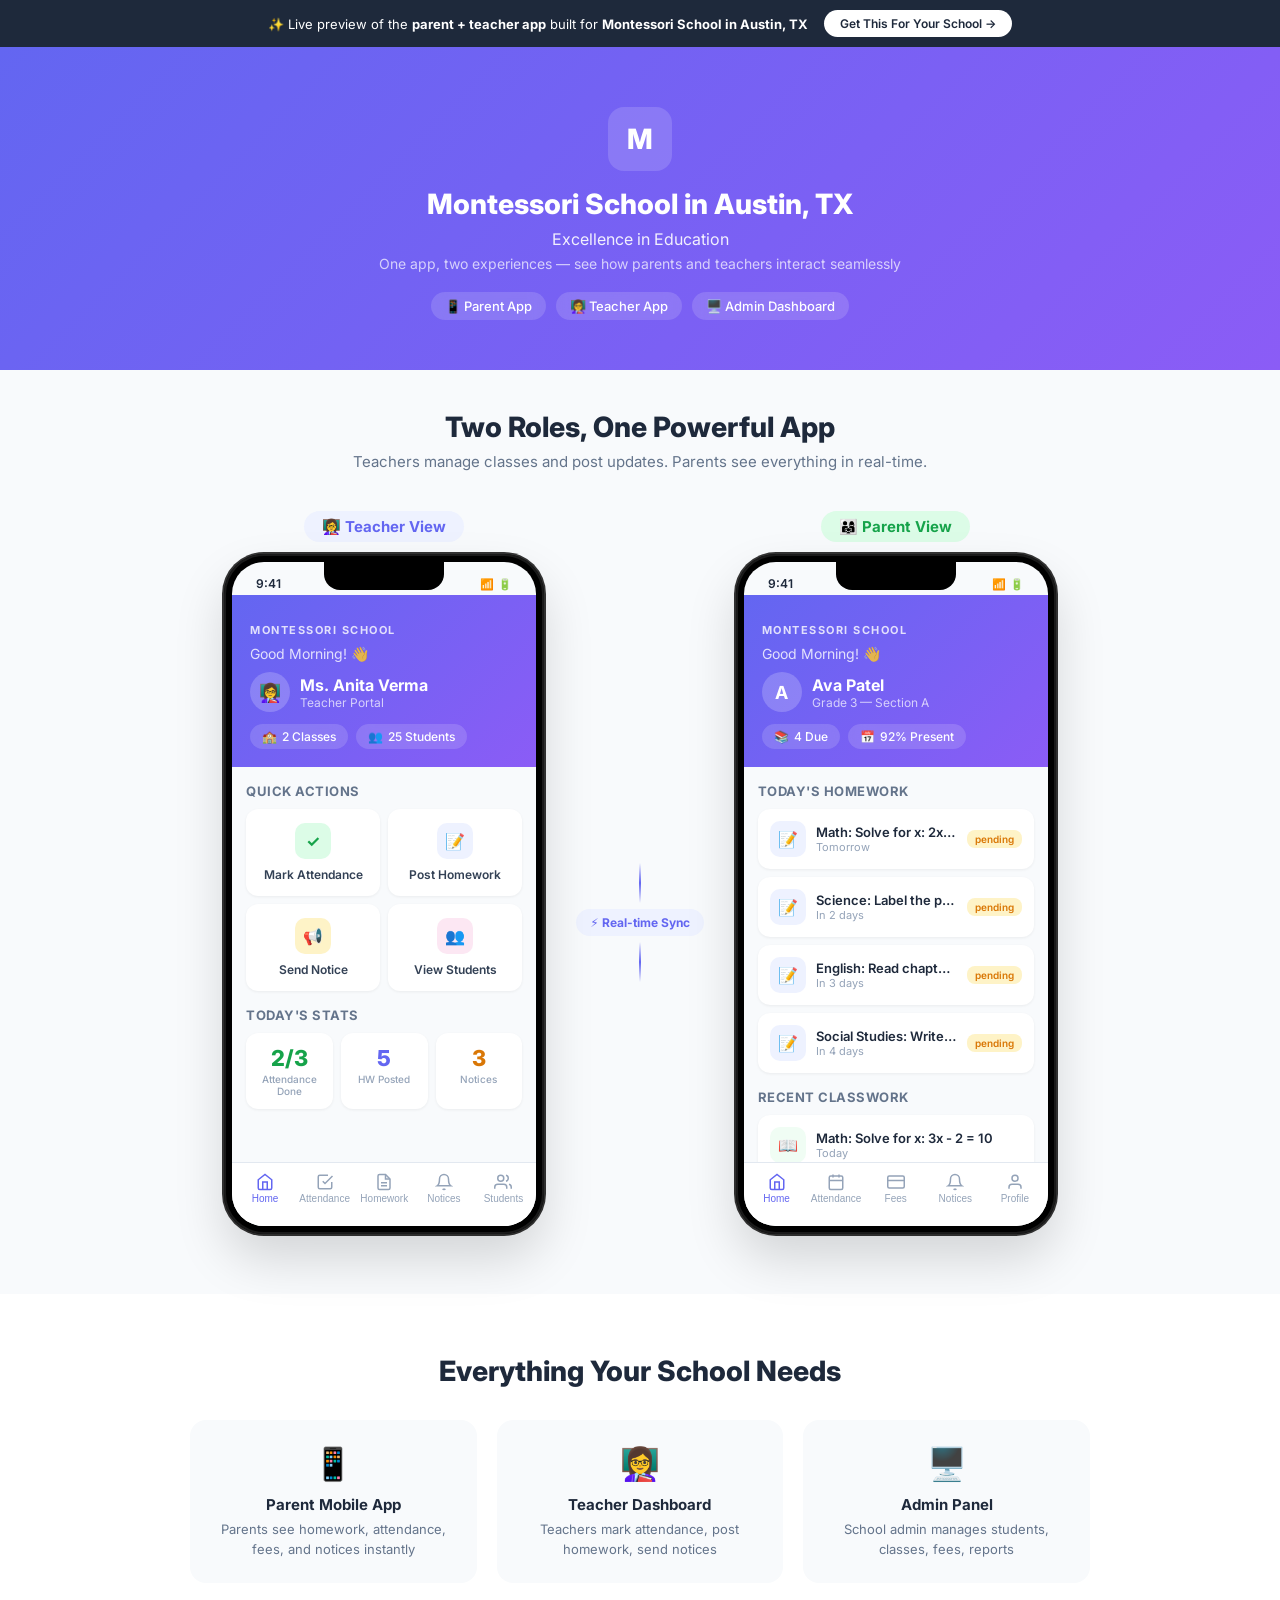
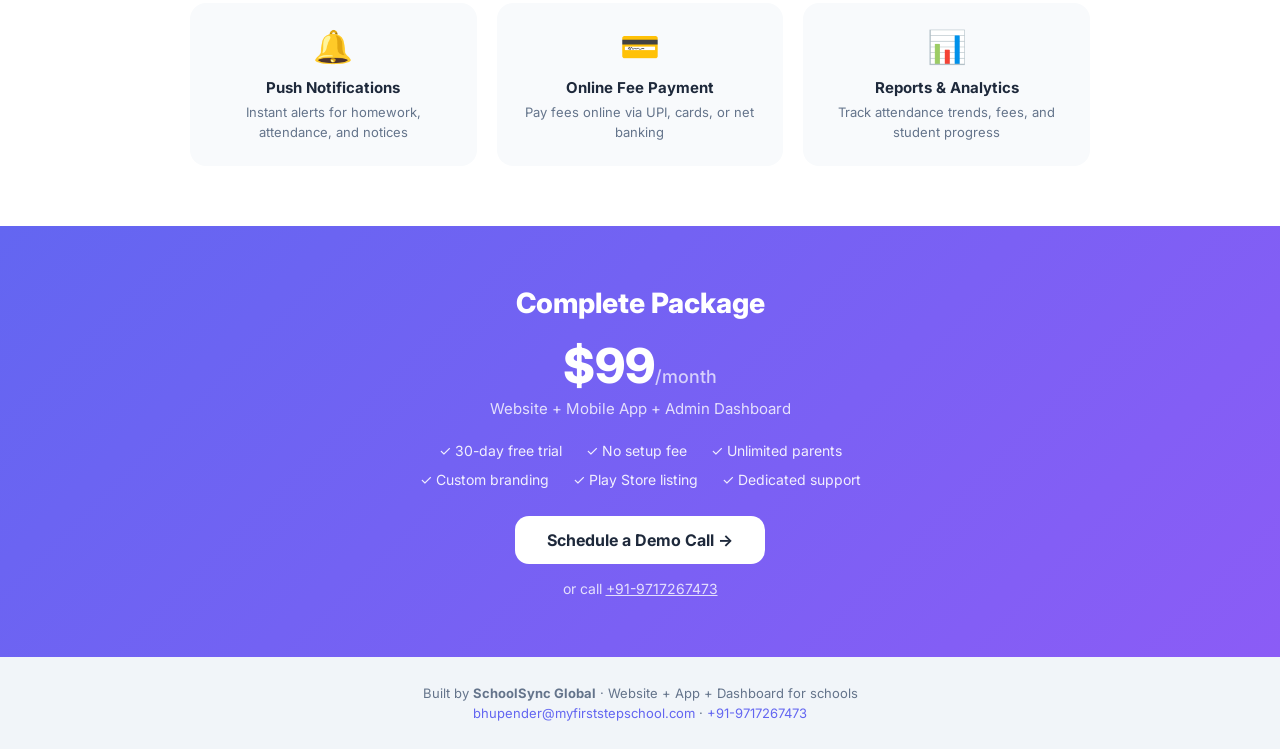
==== commit 0364096f: "Add app demo for Montessori School in Austin, TX" ====
--- a/app/index.html
+++ b/app/index.html
@@ -66,8 +66,8 @@
                   </div>
                 </div>
                 <div class="hero-chips">
-                  <div class="glass-chip"><span>🏫</span> 5 Classes</div>
-                  <div class="glass-chip"><span>👥</span> 30 Students</div>
+                  <div class="glass-chip"><span>🏫</span> 2 Classes</div>
+                  <div class="glass-chip"><span>👥</span> 25 Students</div>
                 </div>
               </div>
               <div class="screen-body">
@@ -93,8 +93,8 @@
                 <div class="section-label" style="margin-top:16px">Today's Stats</div>
                 <div class="stats-row">
                   <div class="stat-card"><div class="stat-num" style="color:#16A34A">2/3</div><div class="stat-lbl">Attendance Done</div></div>
-                  <div class="stat-card"><div class="stat-num" style="color:#6366F1">2</div><div class="stat-lbl">HW Posted</div></div>
-                  <div class="stat-card"><div class="stat-num" style="color:#D97706">1</div><div class="stat-lbl">Notices</div></div>
+                  <div class="stat-card"><div class="stat-num" style="color:#6366F1">5</div><div class="stat-lbl">HW Posted</div></div>
+                  <div class="stat-card"><div class="stat-num" style="color:#D97706">3</div><div class="stat-lbl">Notices</div></div>
                 </div>
               </div>
             </div>
@@ -204,8 +204,8 @@
                 <div class="app-name-bar">Montessori School</div>
                 <div class="hero-greeting">Good Morning! 👋</div>
                 <div class="hero-student">
-                  <div class="student-avatar">E</div>
-                  <div><div class="student-name">Emily Patel</div><div class="student-class">Grade 3 — Section A</div></div>
+                  <div class="student-avatar">A</div>
+                  <div><div class="student-name">Ava Patel</div><div class="student-class">Grade 3 — Section A</div></div>
                 </div>
                 <div class="hero-chips">
                   <div class="glass-chip"><span>📚</span> 4 Due</div>
@@ -247,7 +247,7 @@
                 <div class="screen-subtitle">Payment Summary</div>
               </div>
               <div class="screen-body">
-                <div class="fee-summary"><div class="fee-total"><div class="fee-amount">$950</div><div class="fee-label">Total This Term</div></div><div class="fee-chips"><div class="fee-chip paid"><span>✓</span> <span>2</span> Paid</div><div class="fee-chip pending"><span>!</span> <span>2</span> Pending</div></div></div>
+                <div class="fee-summary"><div class="fee-total"><div class="fee-amount">$2,300</div><div class="fee-label">Total This Term</div></div><div class="fee-chips"><div class="fee-chip paid"><span>✓</span> <span>2</span> Paid</div><div class="fee-chip pending"><span>!</span> <span>2</span> Pending</div></div></div>
                 <div class="section-label">Fee Details</div>
                 <div id="fees-list" class="card-list"></div>
               </div>
@@ -271,12 +271,12 @@
                 <div class="screen-subtitle">Student Information</div>
               </div>
               <div class="screen-body">
-                <div class="profile-header"><div class="profile-avatar" style="background:linear-gradient(135deg,#6366F1,#8B5CF6)">E</div><div class="profile-name">Emily Patel</div><div class="profile-class">Grade 3 — Section A · Roll No. 12</div></div>
+                <div class="profile-header"><div class="profile-avatar" style="background:linear-gradient(135deg,#6366F1,#8B5CF6)">A</div><div class="profile-name">Ava Patel</div><div class="profile-class">Grade 3 — Section A · Roll No. 12</div></div>
                 <div class="profile-details">
                   <div class="profile-row"><span class="profile-icon">🏫</span><div><div class="pd-label">School</div><div class="pd-value">Montessori School in Austin, TX</div></div></div>
-                  <div class="profile-row"><span class="profile-icon">👨‍👩‍👧</span><div><div class="pd-label">Parent</div><div class="pd-value">Rahul and Aisha Patel</div></div></div>
-                  <div class="profile-row"><span class="profile-icon">📞</span><div><div class="pd-label">Contact</div><div class="pd-value">+1 512-123-4567</div></div></div>
-                  <div class="profile-row"><span class="profile-icon">📧</span><div><div class="pd-label">Email</div><div class="pd-value">patelaisha@gmail.com</div></div></div>
+                  <div class="profile-row"><span class="profile-icon">👨‍👩‍👧</span><div><div class="pd-label">Parent</div><div class="pd-value">Rohan and Nalini Patel</div></div></div>
+                  <div class="profile-row"><span class="profile-icon">📞</span><div><div class="pd-label">Contact</div><div class="pd-value">512-123-4567</div></div></div>
+                  <div class="profile-row"><span class="profile-icon">📧</span><div><div class="pd-label">Email</div><div class="pd-value">rohan.patel@example.com</div></div></div>
                   <div class="profile-row"><span class="profile-icon">🩸</span><div><div class="pd-label">Blood Group</div><div class="pd-value">O+</div></div></div>
                 </div>
               </div>
@@ -329,7 +329,7 @@
     </div>
   </footer>
 
-  <script>window.__SCHOOL_CONFIG__ = {"homework":[{"subject":"Math","title":"Addition Worksheet","due":"Tomorrow","status":"pending"},{"subject":"Science","title":"Experiment Report","due":"In 3 days","status":"pending"},{"subject":"English","title":"Essay Writing","due":"In 5 days","status":"pending"},{"subject":"History","title":"Timeline Project","due":"In 7 days","status":"pending"}],"classwork":[{"subject":"Math","title":"Multiplication Tables","date":"Today"},{"subject":"Science","title":"Plant Life Cycle","date":"Yesterday"},{"subject":"English","title":"Reading Comprehension","date":"Yesterday"}],"absences":[{"date":"2024-05-05","reason":"Illness","status":"approved"},{"date":"2024-05-10","reason":"Family Trip","status":"approved"}],"fees":[{"type":"Tuition","amount":"$500","due":"2024-05-31","status":"Paid"},{"type":"Activity","amount":"$200","due":"2024-06-15","status":"Pending"},{"type":"Transport","amount":"$100","due":"2024-05-20","status":"Paid"},{"type":"Books","amount":"$150","due":"2024-06-01","status":"Pending"}],"notices":[{"title":"School Event","body":"Please note that the school will be hosting an event on May 18th. All students and parents are invited.","date":"2024-05-10"},{"title":"Summer Camp","body":"Summer camp registration is now open. Please register your child by May 20th.","date":"2024-05-05"},{"title":"School Picnic","body":"The school picnic is scheduled for May 18th. Please bring a dish to share.","date":"2024-05-12"},{"title":"Holiday Notice","body":"Please note that the school will be closed on May 25th for a holiday.","date":"2024-05-15"}],"teacher":{"students":[{"name":"Emily Patel","roll":1,"parent":"Patel Family","color":"#ffeb3b","textColor":"#212121"},{"name":"Liam Brown","roll":1,"parent":"Brown Family","color":"#33cc33","textColor":"#000000"},{"name":"Noah Davis","roll":1,"parent":"Davis Family","color":"#ff9800","textColor":"#000000"},{"name":"Ethan White","roll":1,"parent":"White Family","color":"#4CAF50","textColor":"#000000"},{"name":"Oliver Lee","roll":1,"parent":"Lee Family","color":"#2196F3","textColor":"#000000"},{"name":"Mason Hall","roll":1,"parent":"Hall Family","color":"#0097A7","textColor":"#000000"},{"name":"Logan Martin","roll":1,"parent":"Martin Family","color":"#FF9800","textColor":"#000000"},{"name":"Caleb Kim","roll":1,"parent":"Kim Family","color":"#FFC107","textColor":"#000000"},{"name":"Benjamin Hall","roll":1,"parent":"Hall Family","color":"#4CAF50","textColor":"#000000"},{"name":"Aiden Brooks","roll":1,"parent":"Brooks Family","color":"#2196F3","textColor":"#000000"}],"recentHomework":[{"subject":"Math","title":"Multiplication Tables","class":"Grade 3","date":"2024-05-15"},{"subject":"Science","title":"Plant Life Cycle","class":"Grade 3","date":"2024-05-12"},{"subject":"English","title":"Reading Comprehension","class":"Grade 3","date":"2024-05-10"}],"recentNotices":[{"title":"School Picnic","target":"All Students and Parents","date":"2024-05-18"},{"title":"Summer Camp Registration","target":"All Students","date":"2024-05-20"}]}};</script>
+  <script>window.__SCHOOL_CONFIG__ = {"homework":[{"subject":"Math","title":"Solve for x: 2x + 5 = 11","due":"Tomorrow","status":"pending"},{"subject":"Science","title":"Label the parts of a plant","due":"In 2 days","status":"pending"},{"subject":"English","title":"Read chapter 4: The Magic Tree House","due":"In 3 days","status":"pending"},{"subject":"Social Studies","title":"Write a short essay on the American Revolution","due":"In 4 days","status":"pending"}],"classwork":[{"subject":"Math","title":"Solve for x: 3x - 2 = 10","date":"Today"},{"subject":"Science","title":"Observe and record the life cycle of a butterfly","date":"Yesterday"},{"subject":"English","title":"Read and answer questions about chapter 3: The Wizard of Oz","date":"Yesterday"}],"absences":[{"date":"2023-05-10","reason":"Illness","status":"approved"},{"date":"2023-05-15","reason":"Family emergency","status":"approved"}],"fees":[{"type":"Tuition","amount":"$1,500.00","due":"2023-05-25","status":"Paid"},{"type":"Activity","amount":"$200.00","due":"2023-05-15","status":"Pending"},{"type":"Transport","amount":"$500.00","due":"2023-05-01","status":"Paid"},{"type":"Books","amount":"$100.00","due":"2023-05-10","status":"Pending"}],"notices":[{"title":"Important Dates for Grade 3","body":"Please note the following important dates for Grade 3:","date":"2023-05-20"},{"title":"School Closed on Friday","body":"The school will be closed on Friday, May 25th for a staff development day.","date":"2023-05-22"},{"title":"Spring Fling Event","body":"Don't miss out on our annual Spring Fling event on May 31st!","date":"2023-05-24"},{"title":"Teacher Appreciation Week","body":"Let's show our appreciation for our amazing teachers!","date":"2023-05-21"}],"teacher":{"students":[{"name":"Ethan Lee","roll":1,"parent":"Parent","color":"#F7DC6F","textColor":"#2E865F"},{"name":"Lily Chen","roll":2,"parent":"Parent","color":"#8BC34A","textColor":"#5C6BC0"},{"name":"Noah Kim","roll":3,"parent":"Parent","color":"#E74C3C","textColor":"#A1C9F2"},{"name":"Emily Wong","roll":4,"parent":"Parent","color":"#3A3D41","textColor":"#FF9B72"},{"name":"Oliver Brown","roll":5,"parent":"Parent","color":"#2F4F7F","textColor":"#C7F464"},{"name":"Charlotte Davis","roll":6,"parent":"Parent","color":"#9B59B6","textColor":"#FFC107"},{"name":"Mia Hall","roll":7,"parent":"Parent","color":"#8E44AD","textColor":"#F7DC6F"},{"name":"Jackson White","roll":8,"parent":"Parent","color":"#2C3E50","textColor":"#9B59B6"},{"name":"Sophia Martin","roll":9,"parent":"Parent","color":"#1ABC9C","textColor":"#8E44AD"},{"name":"Benjamin Taylor","roll":10,"parent":"Parent","color":"#F1C40F","textColor":"#2C3E50"}],"recentHomework":[{"subject":"Math","title":"Chapter 5: Fractions","class":"Grade 3","date":"2023-05-15"},{"subject":"Science","title":"Chapter 2: Plants","class":"Grade 3","date":"2023-05-12"},{"subject":"English","title":"Chapter 3: Reading Comprehension","class":"Grade 3","date":"2023-05-10"}],"recentNotices":[{"title":"Important Dates for Grade 3","target":"Grade 3 Parents","date":"2023-05-20"},{"title":"School Closed on Friday","target":"All Students and Parents","date":"2023-05-25"}]}};</script>
   <script src="/app/app.js"></script>
 </body>
 </html>
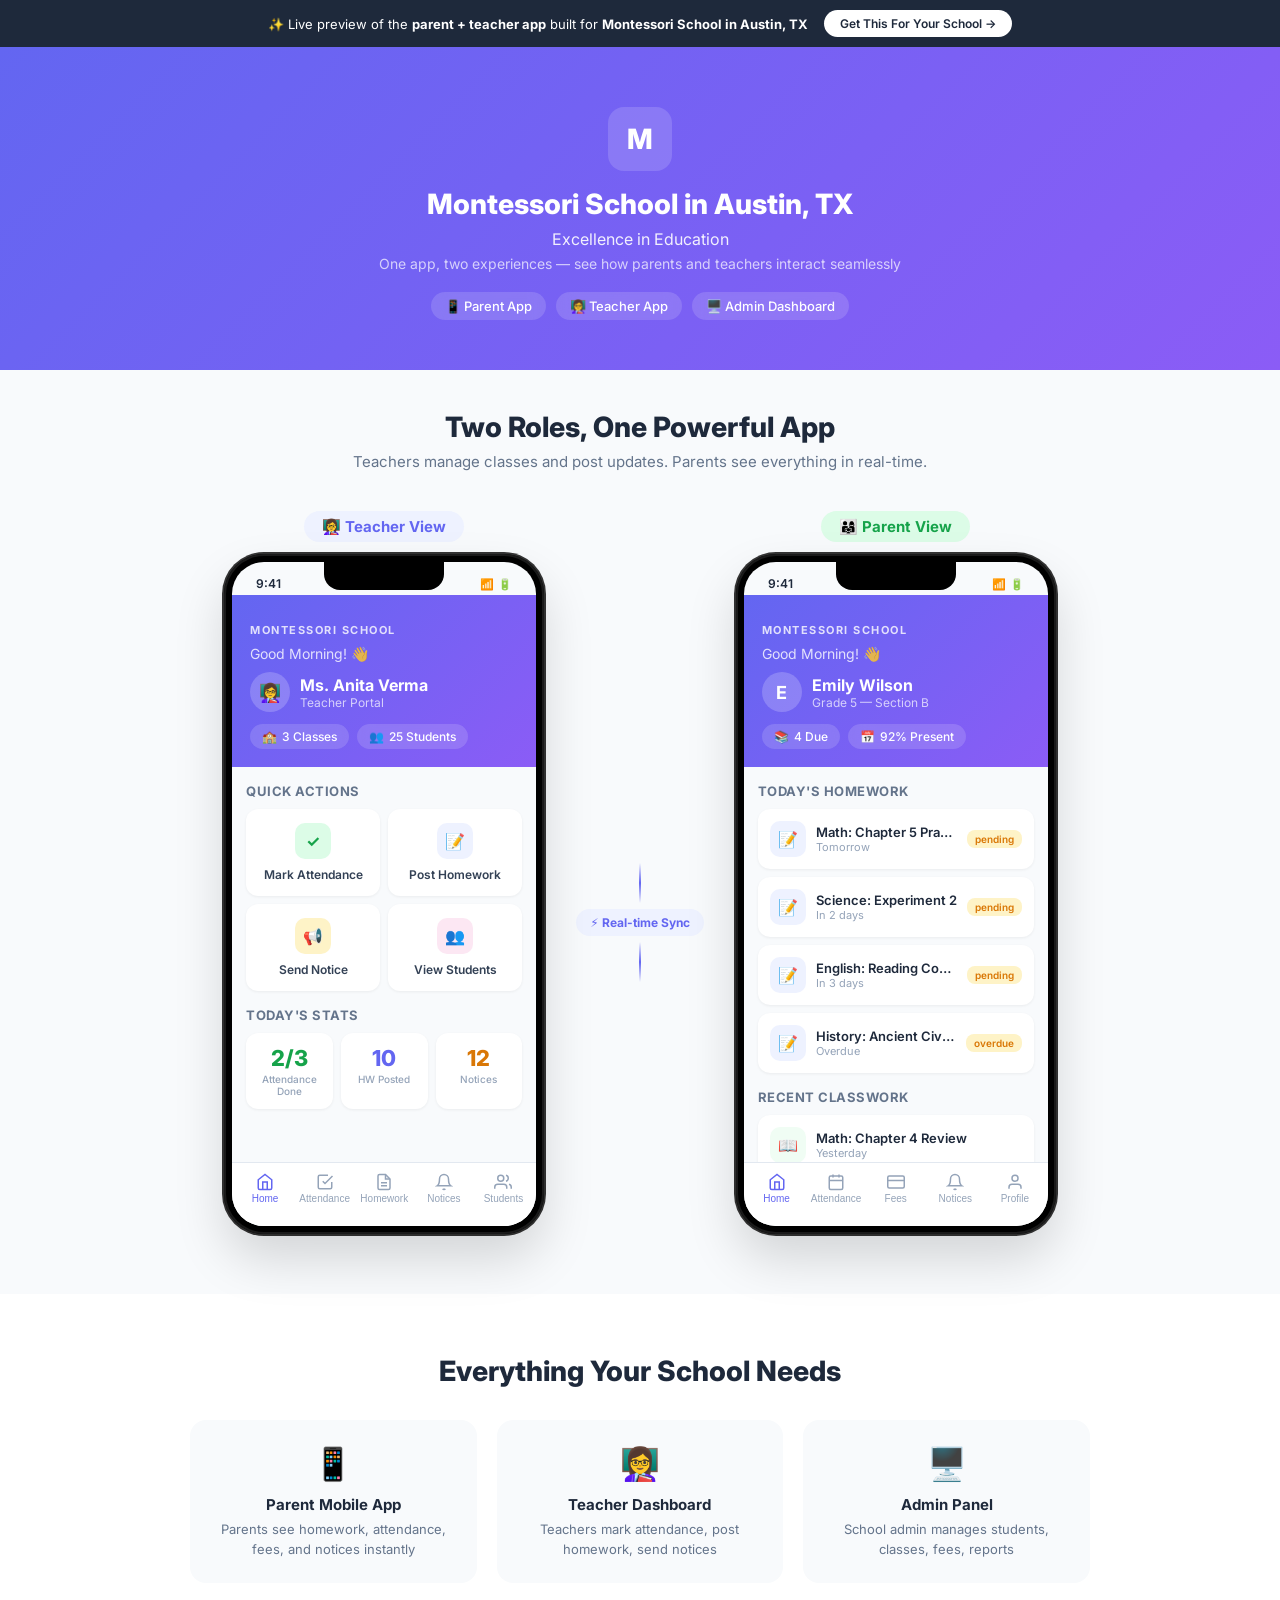
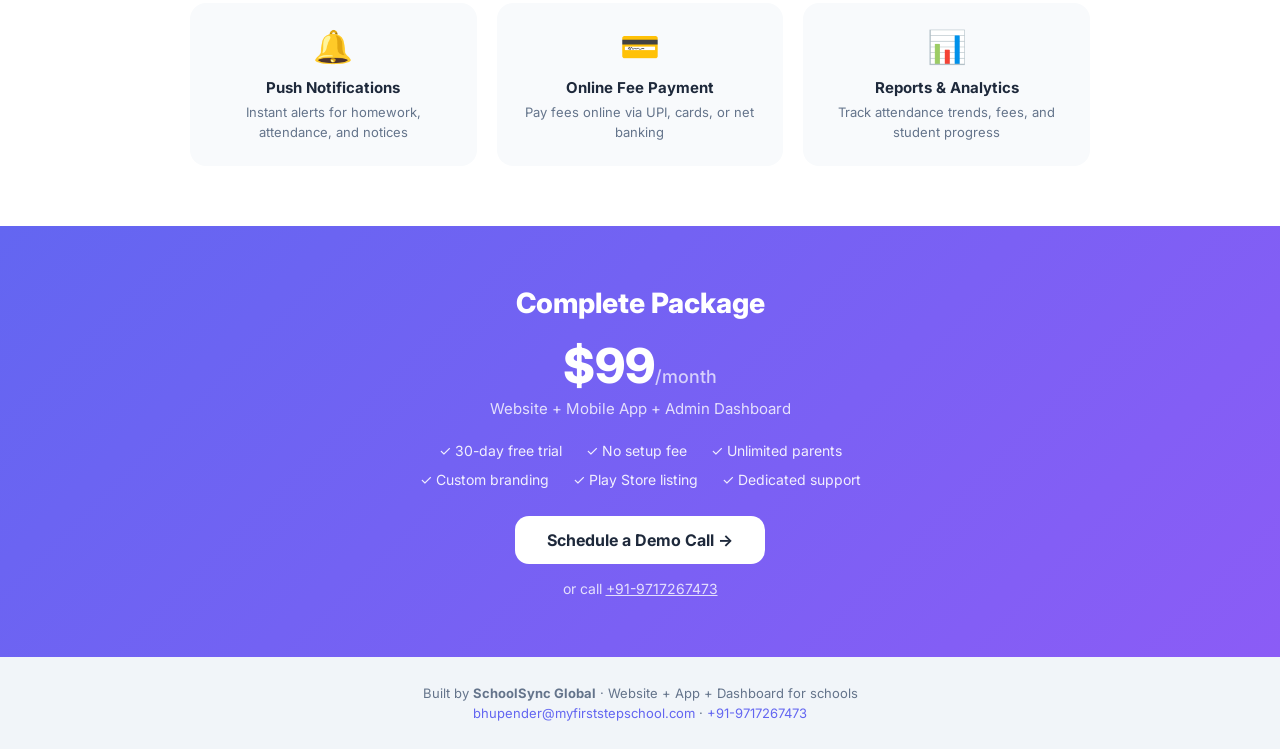
==== commit 0cbded0f: "Add app demo for Montessori School in Austin, TX" ====
--- a/app/index.html
+++ b/app/index.html
@@ -66,7 +66,7 @@
                   </div>
                 </div>
                 <div class="hero-chips">
-                  <div class="glass-chip"><span>🏫</span> 2 Classes</div>
+                  <div class="glass-chip"><span>🏫</span> 3 Classes</div>
                   <div class="glass-chip"><span>👥</span> 25 Students</div>
                 </div>
               </div>
@@ -93,8 +93,8 @@
                 <div class="section-label" style="margin-top:16px">Today's Stats</div>
                 <div class="stats-row">
                   <div class="stat-card"><div class="stat-num" style="color:#16A34A">2/3</div><div class="stat-lbl">Attendance Done</div></div>
-                  <div class="stat-card"><div class="stat-num" style="color:#6366F1">5</div><div class="stat-lbl">HW Posted</div></div>
-                  <div class="stat-card"><div class="stat-num" style="color:#D97706">3</div><div class="stat-lbl">Notices</div></div>
+                  <div class="stat-card"><div class="stat-num" style="color:#6366F1">10</div><div class="stat-lbl">HW Posted</div></div>
+                  <div class="stat-card"><div class="stat-num" style="color:#D97706">12</div><div class="stat-lbl">Notices</div></div>
                 </div>
               </div>
             </div>
@@ -204,8 +204,8 @@
                 <div class="app-name-bar">Montessori School</div>
                 <div class="hero-greeting">Good Morning! 👋</div>
                 <div class="hero-student">
-                  <div class="student-avatar">A</div>
-                  <div><div class="student-name">Ava Patel</div><div class="student-class">Grade 3 — Section A</div></div>
+                  <div class="student-avatar">E</div>
+                  <div><div class="student-name">Emily Wilson</div><div class="student-class">Grade 5 — Section B</div></div>
                 </div>
                 <div class="hero-chips">
                   <div class="glass-chip"><span>📚</span> 4 Due</div>
@@ -247,7 +247,7 @@
                 <div class="screen-subtitle">Payment Summary</div>
               </div>
               <div class="screen-body">
-                <div class="fee-summary"><div class="fee-total"><div class="fee-amount">$2,300</div><div class="fee-label">Total This Term</div></div><div class="fee-chips"><div class="fee-chip paid"><span>✓</span> <span>2</span> Paid</div><div class="fee-chip pending"><span>!</span> <span>2</span> Pending</div></div></div>
+                <div class="fee-summary"><div class="fee-total"><div class="fee-amount">$1,900</div><div class="fee-label">Total This Term</div></div><div class="fee-chips"><div class="fee-chip paid"><span>✓</span> <span>2</span> Paid</div><div class="fee-chip pending"><span>!</span> <span>2</span> Pending</div></div></div>
                 <div class="section-label">Fee Details</div>
                 <div id="fees-list" class="card-list"></div>
               </div>
@@ -271,12 +271,12 @@
                 <div class="screen-subtitle">Student Information</div>
               </div>
               <div class="screen-body">
-                <div class="profile-header"><div class="profile-avatar" style="background:linear-gradient(135deg,#6366F1,#8B5CF6)">A</div><div class="profile-name">Ava Patel</div><div class="profile-class">Grade 3 — Section A · Roll No. 12</div></div>
+                <div class="profile-header"><div class="profile-avatar" style="background:linear-gradient(135deg,#6366F1,#8B5CF6)">E</div><div class="profile-name">Emily Wilson</div><div class="profile-class">Grade 5 — Section B · Roll No. 12</div></div>
                 <div class="profile-details">
                   <div class="profile-row"><span class="profile-icon">🏫</span><div><div class="pd-label">School</div><div class="pd-value">Montessori School in Austin, TX</div></div></div>
-                  <div class="profile-row"><span class="profile-icon">👨‍👩‍👧</span><div><div class="pd-label">Parent</div><div class="pd-value">Rohan and Nalini Patel</div></div></div>
+                  <div class="profile-row"><span class="profile-icon">👨‍👩‍👧</span><div><div class="pd-label">Parent</div><div class="pd-value">John Wilson</div></div></div>
                   <div class="profile-row"><span class="profile-icon">📞</span><div><div class="pd-label">Contact</div><div class="pd-value">512-123-4567</div></div></div>
-                  <div class="profile-row"><span class="profile-icon">📧</span><div><div class="pd-label">Email</div><div class="pd-value">rohan.patel@example.com</div></div></div>
+                  <div class="profile-row"><span class="profile-icon">📧</span><div><div class="pd-label">Email</div><div class="pd-value">johnwilson@example.com</div></div></div>
                   <div class="profile-row"><span class="profile-icon">🩸</span><div><div class="pd-label">Blood Group</div><div class="pd-value">O+</div></div></div>
                 </div>
               </div>
@@ -329,7 +329,7 @@
     </div>
   </footer>
 
-  <script>window.__SCHOOL_CONFIG__ = {"homework":[{"subject":"Math","title":"Solve for x: 2x + 5 = 11","due":"Tomorrow","status":"pending"},{"subject":"Science","title":"Label the parts of a plant","due":"In 2 days","status":"pending"},{"subject":"English","title":"Read chapter 4: The Magic Tree House","due":"In 3 days","status":"pending"},{"subject":"Social Studies","title":"Write a short essay on the American Revolution","due":"In 4 days","status":"pending"}],"classwork":[{"subject":"Math","title":"Solve for x: 3x - 2 = 10","date":"Today"},{"subject":"Science","title":"Observe and record the life cycle of a butterfly","date":"Yesterday"},{"subject":"English","title":"Read and answer questions about chapter 3: The Wizard of Oz","date":"Yesterday"}],"absences":[{"date":"2023-05-10","reason":"Illness","status":"approved"},{"date":"2023-05-15","reason":"Family emergency","status":"approved"}],"fees":[{"type":"Tuition","amount":"$1,500.00","due":"2023-05-25","status":"Paid"},{"type":"Activity","amount":"$200.00","due":"2023-05-15","status":"Pending"},{"type":"Transport","amount":"$500.00","due":"2023-05-01","status":"Paid"},{"type":"Books","amount":"$100.00","due":"2023-05-10","status":"Pending"}],"notices":[{"title":"Important Dates for Grade 3","body":"Please note the following important dates for Grade 3:","date":"2023-05-20"},{"title":"School Closed on Friday","body":"The school will be closed on Friday, May 25th for a staff development day.","date":"2023-05-22"},{"title":"Spring Fling Event","body":"Don't miss out on our annual Spring Fling event on May 31st!","date":"2023-05-24"},{"title":"Teacher Appreciation Week","body":"Let's show our appreciation for our amazing teachers!","date":"2023-05-21"}],"teacher":{"students":[{"name":"Ethan Lee","roll":1,"parent":"Parent","color":"#F7DC6F","textColor":"#2E865F"},{"name":"Lily Chen","roll":2,"parent":"Parent","color":"#8BC34A","textColor":"#5C6BC0"},{"name":"Noah Kim","roll":3,"parent":"Parent","color":"#E74C3C","textColor":"#A1C9F2"},{"name":"Emily Wong","roll":4,"parent":"Parent","color":"#3A3D41","textColor":"#FF9B72"},{"name":"Oliver Brown","roll":5,"parent":"Parent","color":"#2F4F7F","textColor":"#C7F464"},{"name":"Charlotte Davis","roll":6,"parent":"Parent","color":"#9B59B6","textColor":"#FFC107"},{"name":"Mia Hall","roll":7,"parent":"Parent","color":"#8E44AD","textColor":"#F7DC6F"},{"name":"Jackson White","roll":8,"parent":"Parent","color":"#2C3E50","textColor":"#9B59B6"},{"name":"Sophia Martin","roll":9,"parent":"Parent","color":"#1ABC9C","textColor":"#8E44AD"},{"name":"Benjamin Taylor","roll":10,"parent":"Parent","color":"#F1C40F","textColor":"#2C3E50"}],"recentHomework":[{"subject":"Math","title":"Chapter 5: Fractions","class":"Grade 3","date":"2023-05-15"},{"subject":"Science","title":"Chapter 2: Plants","class":"Grade 3","date":"2023-05-12"},{"subject":"English","title":"Chapter 3: Reading Comprehension","class":"Grade 3","date":"2023-05-10"}],"recentNotices":[{"title":"Important Dates for Grade 3","target":"Grade 3 Parents","date":"2023-05-20"},{"title":"School Closed on Friday","target":"All Students and Parents","date":"2023-05-25"}]}};</script>
+  <script>window.__SCHOOL_CONFIG__ = {"homework":[{"subject":"Math","title":"Chapter 5 Practice","due":"Tomorrow","status":"pending"},{"subject":"Science","title":"Experiment 2","due":"In 2 days","status":"pending"},{"subject":"English","title":"Reading Comprehension","due":"In 3 days","status":"pending"},{"subject":"History","title":"Ancient Civilizations","due":"Overdue","status":"overdue"}],"classwork":[{"subject":"Math","title":"Chapter 4 Review","date":"Yesterday"},{"subject":"Science","title":"Experiment 1","date":"Today"},{"subject":"English","title":"Reading Comprehension","date":"2 days ago"}],"absences":[{"date":"2023-02-15","reason":"Illness","status":"approved"},{"date":"2023-02-12","reason":"Family Emergency","status":"approved"}],"fees":[{"type":"Tuition","amount":"$1200","due":"2023-03-15","status":"Paid"},{"type":"Activity","amount":"$50","due":"2023-02-20","status":"Pending"},{"type":"Transport","amount":"$150","due":"2023-03-01","status":"Pending"},{"type":"Books","amount":"₹500","due":"2023-03-15","status":"Paid"}],"notices":[{"title":"School Play Auditions","body":"All students in Grades 3-5 are eligible to participate. Please sign up by February 22.","date":"2023-02-10"},{"title":"Field Trip to the Zoo","body":"Grades 5 will be taking a field trip to the zoo on February 20. Please ensure your child wears comfortable shoes.","date":"2023-02-10"},{"title":"School Closures","body":"The school will be closed on February 21 for a staff development day.","date":"2023-02-10"},{"title":"Homework Help","body":"Additional homework help will be available on Tuesdays and Thursdays after school.","date":"2023-02-10"}],"teacher":{"students":[{"name":"Emily Wilson","roll":5,"parent":"John Wilson","color":"#f7dc6f","textColor":"#333"},{"name":"Oliver Brown","roll":7,"parent":"Jane Brown","color":"#8bc34a","textColor":"#333"},{"name":"Ava Davis","roll":3,"parent":"Mike Davis","color":"#9c27b0","textColor":"#fff"}],"recentHomework":[{"subject":"Math","title":"Chapter 5 Practice","class":"Grade 5","date":"2023-02-15"},{"subject":"Science","title":"Experiment 2","class":"Grade 5","date":"2023-02-12"},{"subject":"English","title":"Reading Comprehension","class":"Grade 5","date":"2023-02-10"}],"recentNotices":[{"title":"Field Trip to the Zoo","target":"Grade 5","date":"2023-02-20"},{"title":"School Play Auditions","target":"Grade 3-5","date":"2023-02-22"}]}};</script>
   <script src="/app/app.js"></script>
 </body>
 </html>
